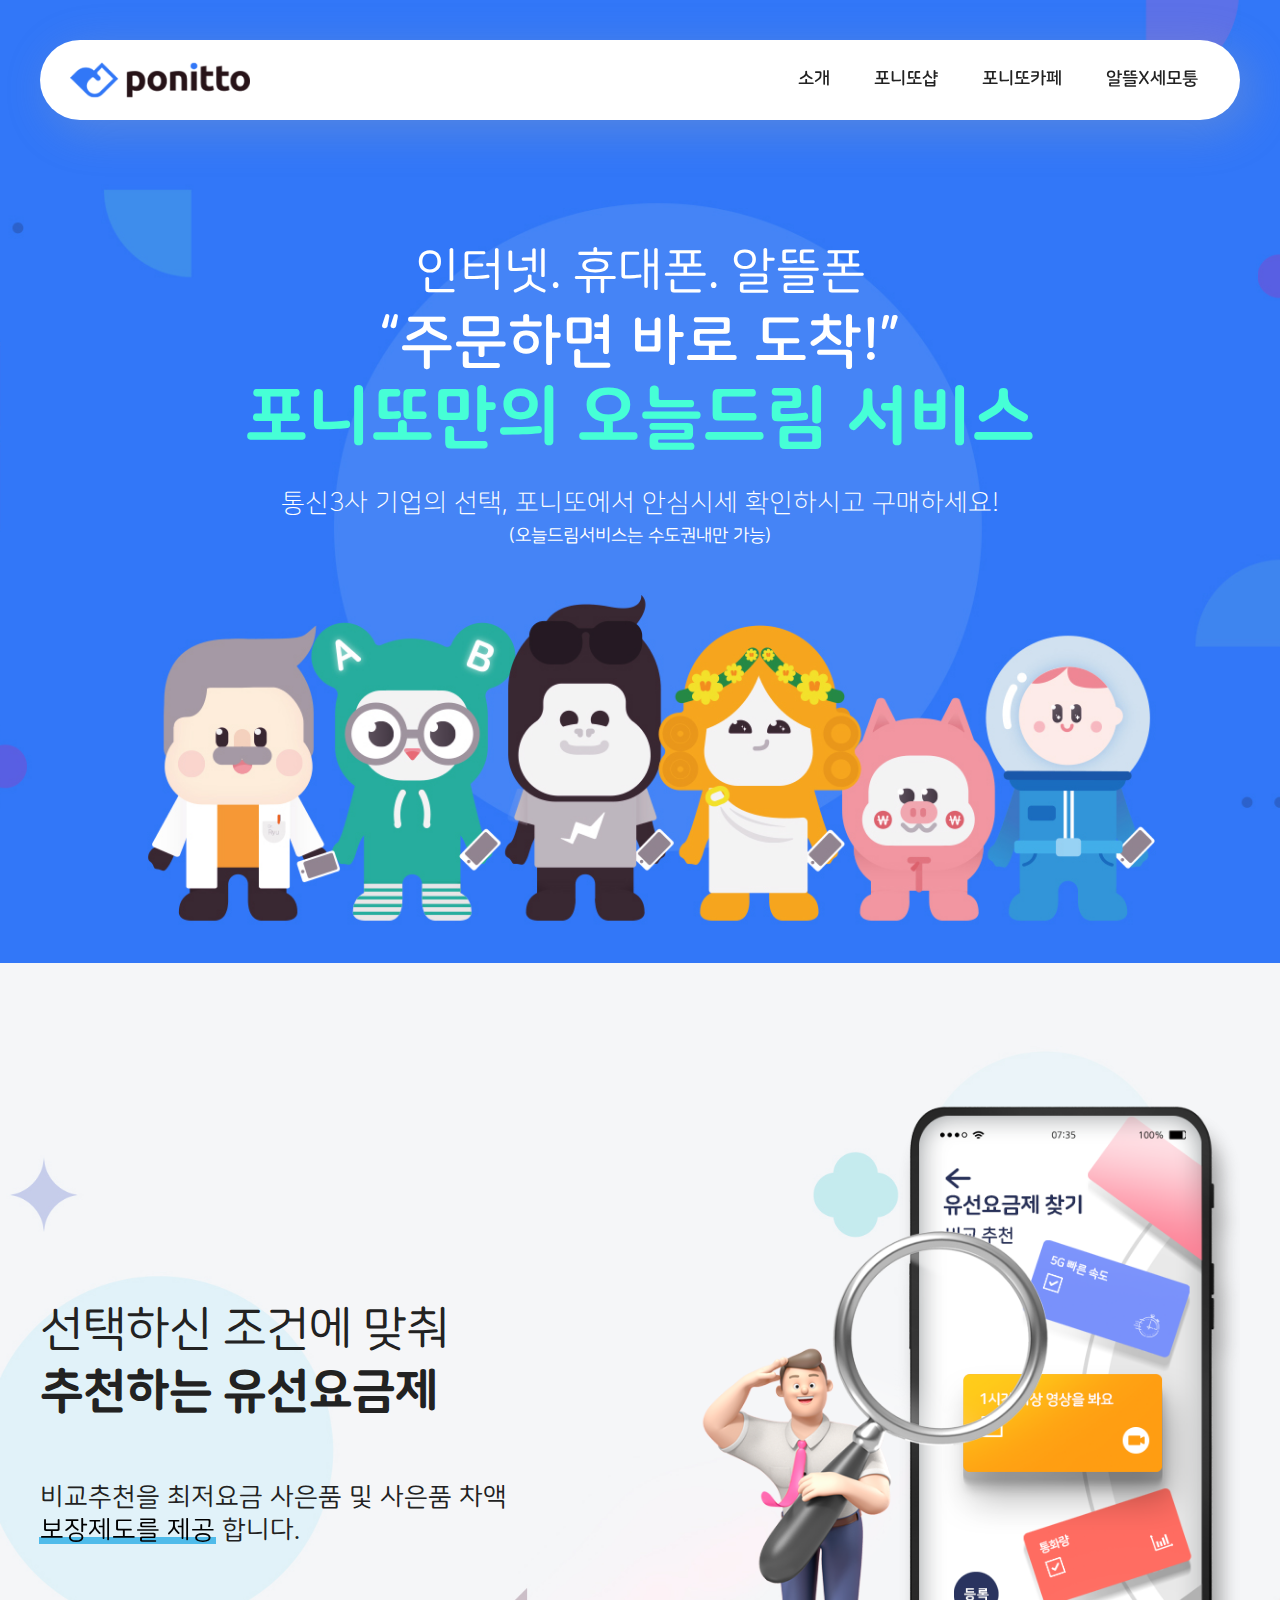
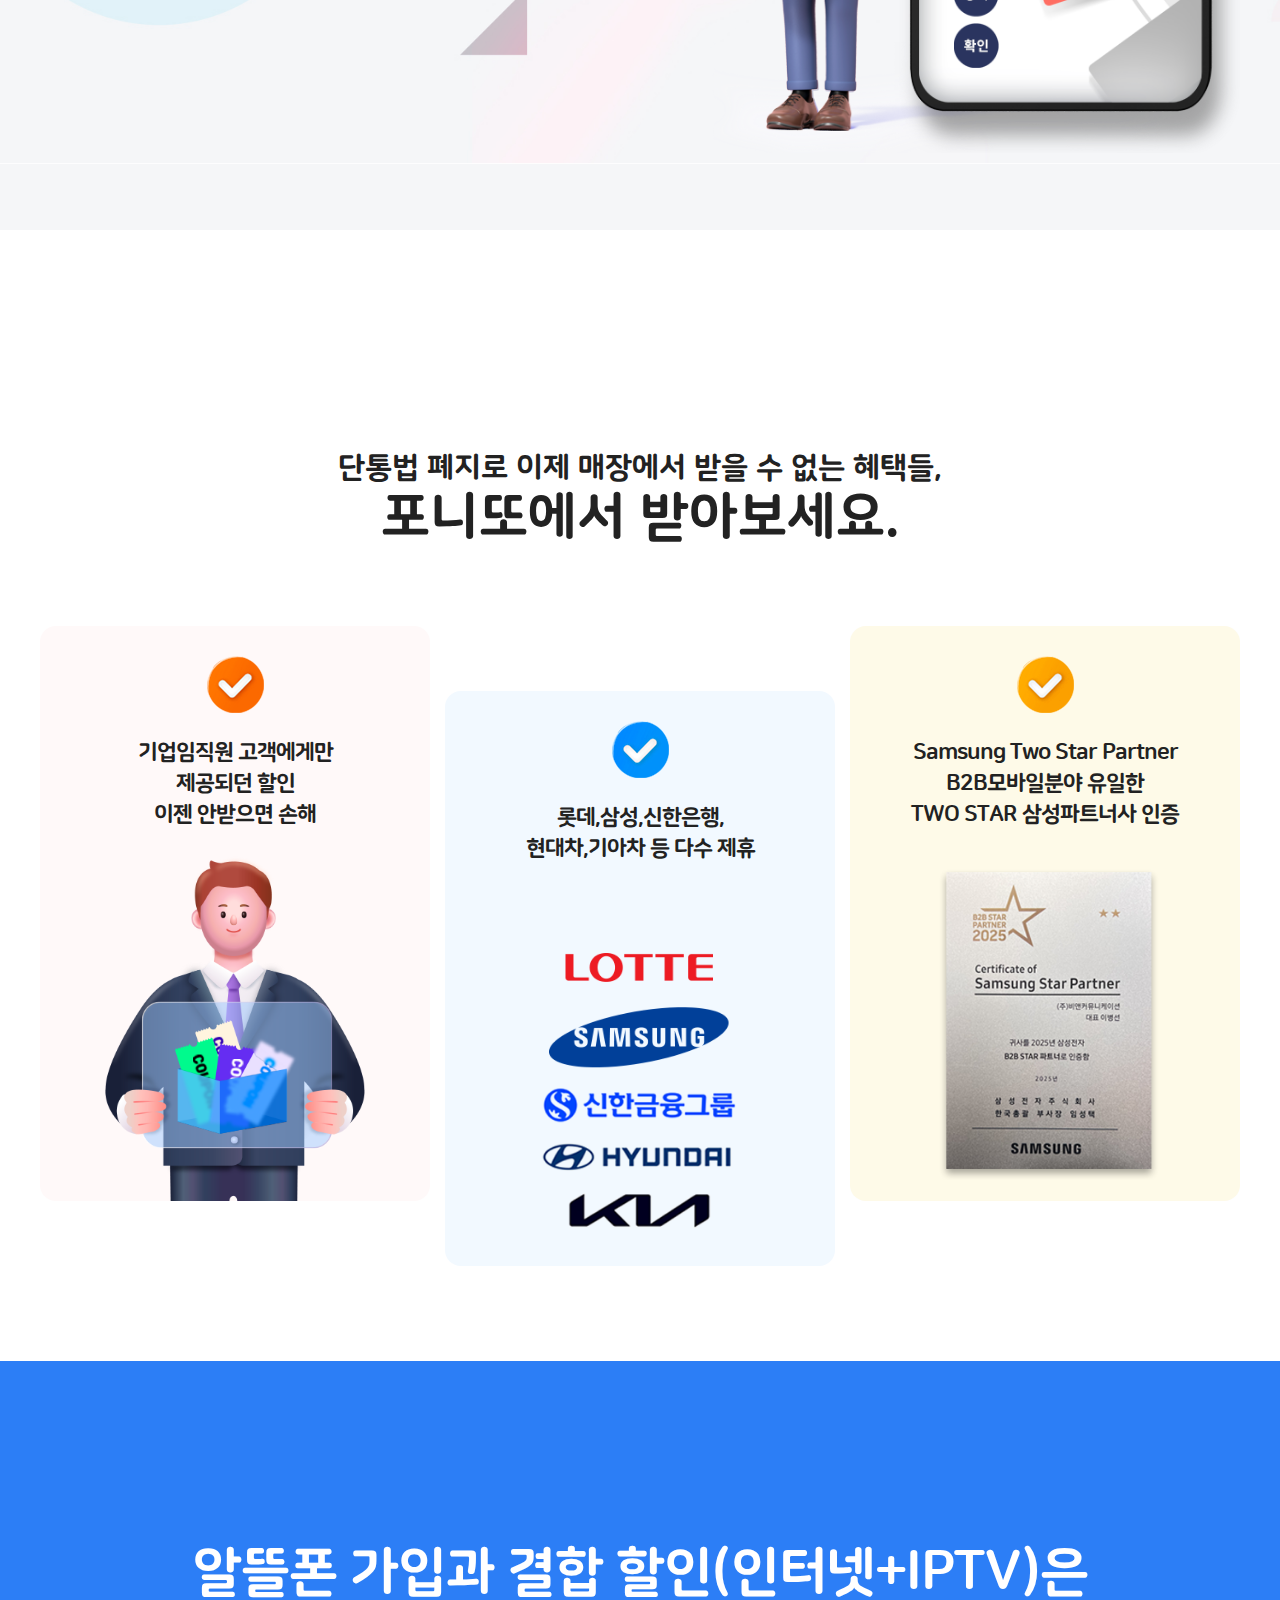
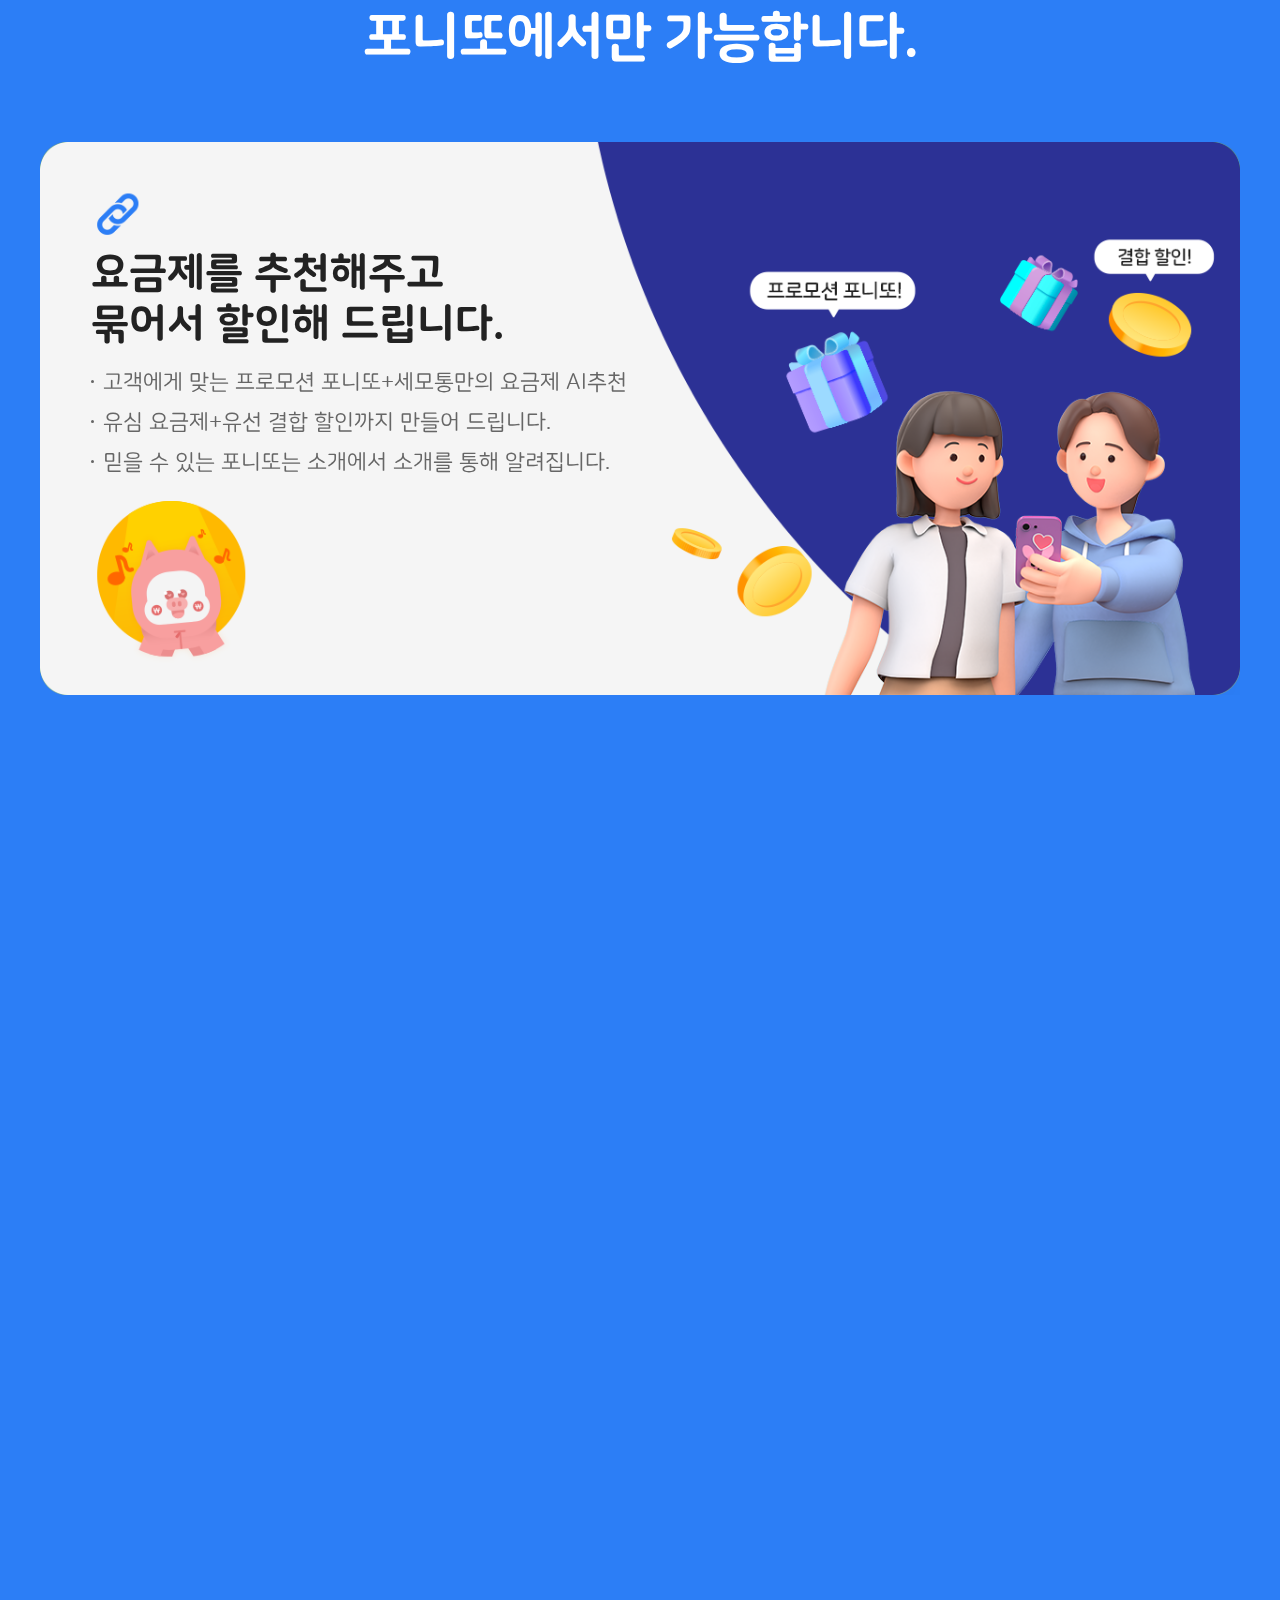
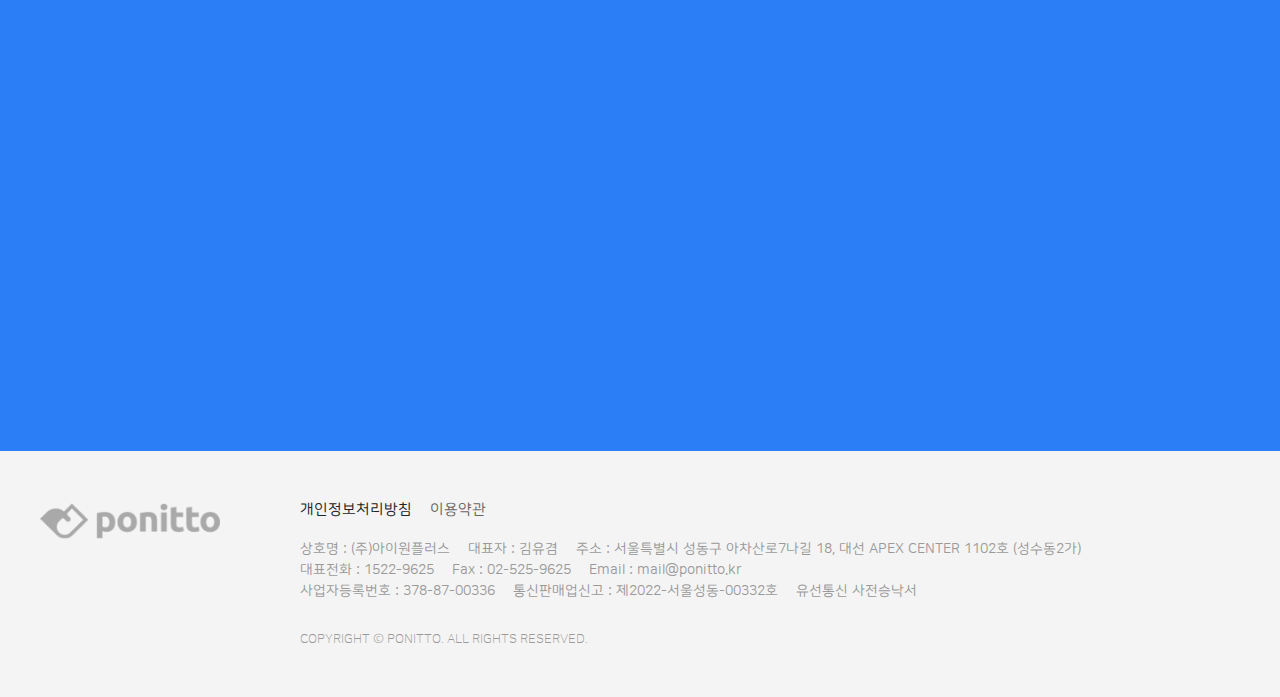
==== src/pages/main.html @ 578c16c9 "test" ====
<html lang="ko">
  <head>
    <meta charset="UTF-8" />
    <meta name="viewport" content="width=device-width, initial-scale=1.0, minimum-scale=1.0, maximum-scale=1.0, user-scalable=no viewport-fit=cover" />
    <title>포니또</title>
    <link href="../static/css/ui.css" rel="stylesheet" />
  </head>
  <body>
    <div id="wrap">
      <!-- Start: header -->
      <header id="header">
        <!-- header logo -->
        <h1 class="header__logo">
          <a href="/">
            <span class="sr-only">ponitto</span>
          </a>
        </h1>
        <!-- // header logo -->

        <button type="button" class="btn__menu-control" onClick="javascript: clickMenuControl(event)">
          <span class="sr-only">메뉴열기</span>
          <i class="bar"></i>
        </button>
        <!-- header nav -->
        <nav id="nav">
          <ul class="gnb">
            <li><a href="javascript:void(0);">소개</a></li>
            <li><a href="javascript:void(0);">포니또샵</a></li>
            <li><a href="javascript:void(0);">포니또카페</a></li>
            <li><a href="javascript:void(0);">알뜰X세모퉁</a></li>
          </ul>
        </nav>
        <!-- // header nav -->
      </header>
      <!-- // End: header -->

      <!-- Start: Container -->
      <main id="container">
        <!-- visual -->
        <section class="section__main section__main--visual">
          <div class="inner">
            <div class="msg-area">
              <p class="m-text">
                인터넷. 휴대폰. 알뜰폰 <em>“주문하면 바로 도착!”</em> <strong>포니또만의 <br class="sm-block" />오늘드림 서비스</strong>
              </p>
              <p class="s-text">통신3사 기업의 선택, 포니또에서 <br class="sm-block" />안심시세 확인하시고 구매하세요!<small>(오늘드림서비스는 수도권내만 가능)</small></p>
            </div>
          </div>
        </section>
        <!-- // visual -->

        <section class="section__main section__main--service">
          <div class="inner">
            <div class="con-box">
              <h2 class="title">
                선택하신 조건에 맞춰
                <em>추천하는 유선요금제</em>
              </h2>
              <p class="text">
                비교추천을 최저요금 사은품 및 사은품 차액 <br />
                <mark><span>보장제도를 제공</span></mark>
                합니다.
              </p>
            </div>
            <div class="img-box">
              <img src="../static/images/img_main_service.png" alt="" />
            </div>
          </div>
        </section>

        <!-- benefit -->
        <section class="section__main section__main--benefit">
          <div class="inner">
            <h2 class="title">
              <small>단통법 폐지로 이제 매장에서 받을 수 없는 혜택들,</small>
              <em>포니또에서 받아보세요.</em>
            </h2>
            <ul class="card-body">
              <li class="card">
                <span class="text">기업임직원 고객에게만 <br />제공되던 할인 <br />이젠 안받으면 손해</span>
              </li>
              <li class="card">
                <span class="text">롯데,삼성,신한은행, <br />현대차,기아차 등 <br class="sm-block" />다수 제휴</span>
              </li>
              <li class="card">
                <span class="text">Samsung Two Star Partner <br />B2B모바일분야 유일한 <br />TWO STAR 삼성파트너사 인증</span>
              </li>
            </ul>
          </div>
        </section>
        <!-- // benefit -->

        <!-- benefit -->
        <section class="section__main section__main--recommand">
          <div class="inner">
            <h2 class="title">
              알뜰폰 가입과<br class="md-block" />
              결합 할인(인터넷+IPTV)은<br />
              포니또에서만 가능합니다.
            </h2>
            <ul class="sticky-card">
              <li class="card">
                <div class="card-body">
                  <strong class="tit">요금제를 추천해주고 <br />묶어서 할인해 드립니다. </strong>
                  <ul>
                    <li>고객에게 맞는 프로모션 포니또+세모통만의 요금제 AI추천</li>
                    <li>유심 요금제+유선 결합 할인까지 만들어 드립니다.</li>
                    <li>믿을 수 있는 포니또는 소개에서 소개를 통해 알려집니다.</li>
                  </ul>
                </div>
              </li>
              <li class="card">
                <div class="card-body">
                  <strong class="tit white">알뜰폰 유심과 핸드폰 그리고 <br />인터넷+TV도 오늘드림서비스로</strong>
                  <ul>
                    <li class="leading-5 white">인터넷+IPTV 최대 <em class="black">현금페이백 보장</em> 서비스</li>
                    <li class="leading-5 white">결합할인으로 <em class="black">요금까지 할인</em> 보장</li>
                  </ul>
                </div>
              </li>
              <li class="card">
                <div class="card-body">
                  <strong class="tit white">온라인 성지 이젠 찾지마세요!</strong>
                  <p class="white">단통법 폐지로 할인제공이 <span class="underline">불법이 아니고</span> <br />비싼요금제 강요받지 마시고 <br /><strong class="height">1:1 상담</strong> 받고 구매하세요!</p>
                </div>
              </li>
            </ul>
          </div>
        </section>
        <!-- // benefit -->

        <!-- button to top -->
        <button type="button" class="btn__top" onClick="javascript: clickGoToTop()">
          <span class="sr-only">맨 위로 이동</span>
        </button>
      </main>
      <!-- // End: Container -->

      <!-- Start: footer -->
      <footer id="footer">
        <div class="inner">
          <p class="footer__logo"><span class="sr-only">ponitto</span></p>
          <div class="footer__info">
            <div class="footer__util">
              <a href="javascript:void(0);">개인정보처리방침</a>
              <a href="javascript:void(0);">이용약관</a>
            </div>
            <div class="footer__addr">
              <p>
                <span>상호명 : (주)아이원플러스</span>
                <span>대표자 : 김유겸</span>
                <span>주소 : 서울특별시 성동구 아차산로7나길 18, 대선 APEX CENTER 1102호 (성수동2가)</span>
              </p>
              <p>
                <span>대표전화 : 1522-9625</span>
                <span>Fax : 02-525-9625</span>
                <span>Email : mail@ponitto.kr</span>
              </p>
              <p>
                <span>사업자등록번호 : 378-87-00336</span>
                <span>통신판매업신고 : 제2022-서울성동-00332호</span>
                <span>유선통신 사전승낙서</span>
              </p>
            </div>
            <p class="copyright">COPYRIGHT © PONITTO. ALL RIGHTS RESERVED.</p>
          </div>
        </div>
      </footer>
      <!-- End: footer -->
      <script src="../static/js/ui.js"></script>
    </div>
  </body>
</html>
---- src/static/css/ui.css ----
@charset "utf-8";
@import url("./reset.css");

/* font */
@font-face {
  font-family: "NanumSquareRound";
  src: local("NanumSquareRoundR"), url("../fonts/NanumSquareRoundR.woff") format("woff"), url("../fonts/NanumSquareRoundR.woff2") format("woff2");
  font-weight: 400;
  font-style: normal;
}
@font-face {
  font-family: "NanumSquareRound";
  src: local("NanumSquareRoundB"), url("../fonts/NanumSquareRoundB.woff") format("woff"), url("../fonts/NanumSquareRoundB.woff2") format("woff2");
  font-weight: 700;
  font-style: normal;
}
@font-face {
  font-family: "NanumSquareRound";
  src: local("NanumSquareRoundEB"), url("../fonts/NanumSquareRoundEB.woff") format("woff"), url("../fonts/NanumSquareRoundEB.woff2") format("woff2");
  font-weight: 900;
  font-style: normal;
}
@font-face {
  font-family: "NanumSquareRound";
  src: local("NanumSquareRoundL"), url("../fonts/NanumSquareRoundL.woff") format("woff"), url("../fonts/NanumSquareRoundL.woff2") format("woff2");
  font-weight: 200;
  font-style: normal;
}

/* common */
.sr-only {
  overflow: hidden;
  position: absolute;
  margin: -1px 0 0 -1px;
  width: 1px;
  height: 1px;
  clip: rect(0, 0, 0, 0) !important;
}

.white {
  color: #fff !important;
}
.black {
  color: #222 !important;
}
.md-block {
  display: none;
}
.sm-block {
  display: none;
}

@media (max-width: 991px) {
  .md-block {
    display: block;
  }
}
@media (max-width: 767px) {
  .sm-block {
    display: block;
  }
}

/* layout */
#wrap {
  display: flex;
  flex-direction: column;
  width: 100%;
  min-height: 100%;
}

.inner {
  width: 100%;
  max-width: 136rem;
  margin: 0 auto;
  padding: 0 4rem;
}

#header {
  position: fixed;
  top: 4rem;
  left: 7rem;
  right: 7rem;
  display: flex;
  justify-content: space-between;
  align-items: center;
  flex: none;
  /* width: 100%; */
  /* max-width: 188rem; */
  height: 8rem;
  padding: 0 4.2rem;
  border-radius: 4rem;
  background: #fff;
  box-shadow: 1rem 1rem 4.5rem rgba(170, 170, 170, 0.3);
  z-index: 10;
}
#header .header__logo a {
  display: block;
  width: 20.3rem;
  height: 4.1rem;
  background: url(../images/logo_h.png) no-repeat center center;
  background-size: 100%;
}
#header .btn__menu-control {
  display: none;
}

#footer {
  flex: none;
  padding: 7.5rem 0;
  background: #f4f4f4;
}
#footer .inner {
  display: flex;
  gap: 8rem;
}
#footer .footer__logo {
  width: 20.3rem;
  height: 4.1rem;
  background: url(../images/logo_f.png) no-repeat center center;
  background-size: 100%;
}
#footer .footer__util {
  display: flex;
  margin-bottom: 2rem;
  gap: 1.8rem;
  font-size: 1.5rem;
  color: #666;
  a:first-child {
    color: #222;
  }
}
#footer .footer__addr {
  display: flex;
  flex-direction: column;
  font-size: 1.4rem;
  color: #999;
}
#footer .footer__addr p {
  display: flex;
  gap: 1.8rem;
}
#footer .footer__addr span {
  display: inline-block;
  line-height: 1.5;
}
#footer .copyright {
  margin-top: 3rem;
  font-size: 1.3rem;
  color: #999;
  font-weight: 200;
}

#container {
  flex: 1 1 auto;
}

.gnb {
  display: flex;
  gap: 3rem;
}
.gnb a {
  display: block;
  padding: 0 1.5rem;
  font-size: 1.8rem;
  font-weight: 700;
  line-height: 1.4;
}

.btn__top {
  position: fixed;
  bottom: 10rem;
  right: 50%;
  width: 6rem;
  height: 6rem;
  margin-right: -60rem;
  border-radius: 100%;
  background: #a9a9a9 url(../images/icon_toTop.png) no-repeat center center/1.7rem;
  opacity: 0;
  visibility: hidden;
  transition: all 0.3s ease-in-out;
  z-index: 10;
}
.btn__top.is-show {
  opacity: 1;
  visibility: visible;
}

@media (max-width: 1299px) {
  /* layout */
  #header {
    left: 4rem;
    right: 4rem;
    padding: 0 3rem;
  }
  #header .header__logo a {
    width: 18rem;
  }

  #footer {
    padding: 5rem 0;
  }
  #footer .footer__logo {
    width: 18rem;
  }
  #footer .footer__addr p {
    gap: 0 1.8rem;
    flex-wrap: wrap;
  }

  .gnb {
    gap: 2rem;
  }
  .gnb a {
    padding: 0 1.2rem;
  }

  .btn__top {
    bottom: 8rem;
    right: 50%;
    margin-right: calc(-50% + 4rem);
  }
}

@media (max-width: 991px) {
  /* layout */
  .inner {
    padding: 0 3rem;
  }

  #header {
    top: 2.3rem;
    left: 3rem;
    right: 3rem;
    height: 7rem;
    padding: 0 3rem;
    box-shadow: 0.5rem 0.5rem 2.2rem rgba(170, 170, 170, 0.3);
  }
  #header .header__logo {
    position: relative;
    z-index: 2;
  }
  #header .header__logo a {
    width: 14.5rem;
    height: 4rem;
  }
  #header .btn__menu-control {
    display: block;
    position: relative;
    width: 3rem;
    height: 2.4rem;
    z-index: 2;
  }
  #header .btn__menu-control:before {
    content: "";
    position: absolute;
    left: 0;
    top: 0;
    width: 3rem;
    height: 3px;
    background: #000;
    transition: all 0.3s ease;
  }
  #header .btn__menu-control:after {
    content: "";
    position: absolute;
    left: 0;
    bottom: 0;
    width: 3rem;
    height: 3px;
    background: #000;
    transition: all 0.3s ease;
  }
  #header .btn__menu-control .bar {
    position: absolute;
    left: 0;
    top: calc(50% - (3px / 2));
    width: 3rem;
    height: 3px;
    background: #000;
    transition: all 0.3s ease;
  }
  #header .btn__menu-control.is-open:before {
    transform: rotate(45deg);
    transform-origin: top left;
    width: 3.2rem;
  }
  #header .btn__menu-control.is-open:after {
    transform: rotate(-45deg);
    transform-origin: left bottom;
    width: 3.2rem;
  }
  #header .btn__menu-control.is-open .bar {
    opacity: 0;
  }

  #footer {
    padding: 4rem 0;
  }
  #footer .inner {
    flex-direction: column;
    gap: 2.6rem;
  }
  #footer .footer__logo {
    width: 14.5rem;
    height: 4rem;
  }
  #footer .footer__util {
    margin-bottom: 1rem;
    gap: 2rem;
  }
  #footer .footer__addr {
    gap: 0;
  }
  #footer .footer__addr p {
    flex-direction: column;
    gap: 0;
  }
  #footer .copyright {
    margin-top: 1.5rem;
  }

  #nav {
    position: absolute;
    left: 0;
    right: 0;
    top: 0;
    padding-top: 7rem;
    background: #fff;
    border-radius: 4rem;
    overflow: hidden;
    transform: translateY(-2rem);
    opacity: 0;
    visibility: hidden;
    transition: transform 0.3s ease-in-out, opacity 0.3s ease-in-out, visibility 0.3s ease;
    z-index: 1;
  }
  #nav.is-open {
    opacity: 1;
    transform: translateY(0);
    visibility: visible;
  }
  .gnb {
    flex-direction: column;
    align-items: center;
    justify-content: center;
    padding: 2.4rem 2.4rem 4rem;
    gap: 1.5rem;
  }
  .gnb a {
    font-size: 3rem;
  }

  .btn__top {
    bottom: 5rem;
    right: 2rem;
    width: 5rem;
    height: 5rem;
    margin-right: 0;
    background-size: 1.5rem;
  }
}

@media (max-width: 767px) {
  /* layout */
  .inner {
    padding: 0 2rem;
  }

  #header {
    top: 1.8rem;
    left: 2rem;
    right: 2rem;
    height: 4.6rem;
    padding: 0 2rem;
    border-radius: 2.3rem;
  }
  #header .header__logo a {
    width: 9.8rem;
    height: 2rem;
  }

  #header .btn__menu-control {
    width: 2.4rem;
    height: 2rem;
  }
  #header .btn__menu-control:before {
    width: 2.4rem;
    height: 2px;
  }
  #header .btn__menu-control:after {
    width: 2.4rem;
    height: 2px;
  }
  #header .btn__menu-control .bar {
    top: calc(50% - 1px);
    width: 2.4rem;
    height: 2px;
  }
  #header .btn__menu-control.is-open:before {
    width: 2.6rem;
  }
  #header .btn__menu-control.is-open:after {
    width: 2.6rem;
  }

  #footer {
    padding: 2.6rem 0;
  }
  #footer .inner {
    gap: 1.8rem;
  }
  #footer .footer__logo {
    width: 9.8rem;
    height: 2rem;
  }
  #footer .footer__util {
    gap: 1.4rem;
    margin-bottom: 0.8rem;
    font-size: 1.2rem;
  }
  #footer .footer__addr {
    font-size: 1.2rem;
  }
  #footer .copyright {
    margin-top: 1rem;
    font-size: 1.1rem;
  }
  #nav {
    padding-top: 4.6rem;
    border-radius: 2.3rem;
  }
  .gnb {
    padding: 1.6rem 1.6rem 2.6rem;
    gap: 1rem;
  }
  .gnb a {
    font-size: 2rem;
  }
  .btn__top {
    width: 4.5rem;
    height: 4.5rem;
  }
}

/**********************************************
 main contents
**********************************************/

.section__main--visual {
  display: flex;
  flex-direction: column;
  align-items: center;
  padding: 24rem 0 42rem;
  background: #3177f7 url(../images/bg_main_visual.jpg) no-repeat center bottom;
}
.section__main--visual .msg-area {
  text-align: center;
}
.section__main--visual .m-text {
  margin-bottom: 2.5rem;
  text-align: center;
  color: #fff;
  font-size: 5rem;
  line-height: 1.48;
}
.section__main--visual .m-text em {
  display: block;
  font-size: 6rem;
  font-weight: 700;
}
.section__main--visual .m-text strong {
  display: block;
  font-size: 7rem;
  font-weight: 900;
  color: #46ffd6;
}
.section__main--visual .s-text {
  color: #fff;
  font-weight: 200;
  font-size: 2.6rem;
  line-height: 1.48;
}
.section__main--visual small {
  display: block;
  font-size: 1.8rem;
  line-height: 1.48;
}

@media (max-width: 1299px) {
  .section__main--visual {
    padding: 18.4% 0 32.3%;
    background-size: auto 100%;
  }
  .section__main--visual .m-text {
    margin-bottom: 1.9vw;
    font-size: 3.8vw;
  }
  .section__main--visual .m-text em {
    font-size: 4.6vw;
  }
  .section__main--visual .m-text strong {
    font-size: 5.38vw;
  }
  .section__main--visual .s-text {
    font-size: 2vw;
  }
  .section__main--visual small {
    display: block;
    font-size: 1.38vw;
  }
}
@media (max-width: 767px) {
  .section__main--visual {
    padding: 24vw 0 48vw;
    background-image: url(../images/bg_main_visual_m.jpg);
    background-size: 118.51%;
  }
  .section__main--visual .m-text {
    margin-bottom: 4.16vw;
    font-size: 6.481vw;
  }
  .section__main--visual .m-text em {
    font-size: 8.33vw;
  }
  .section__main--visual .m-text strong {
    font-size: 10.185vw;
  }
  .section__main--visual .s-text {
    font-size: 3.703vw;
  }
  .section__main--visual small {
    font-size: 2.778vw;
  }
}

.section__main--benefit {
  padding: 22rem 0 9.5rem;
  background: #fff;
}
.section__main--benefit .title {
  margin-bottom: 7.5rem;
  text-align: center;
  color: #222;
}
.section__main--benefit .title em {
  display: block;
  font-size: 5.4rem;
  font-weight: 900;
}
.section__main--benefit .title small {
  display: block;
  font-weight: 900;
  font-size: 3rem;
}
.section__main--benefit .card-body {
  display: flex;
  justify-content: center;
  gap: 2rem;
  height: 64rem;
}
.section__main--benefit .card {
  width: 34rem;
  height: 57.5rem;
  padding: 3rem 1rem;
  border-radius: 1.6rem;
}
.section__main--benefit .card .text {
  display: block;
  text-align: center;
  font-size: 2.4rem;
  font-weight: 900;
  color: #222;
  line-height: 1.4;
  letter-spacing: -1px;
}
.section__main--benefit .card .text:before {
  content: "";
  display: block;
  width: 5.7rem;
  height: 5.7rem;
  margin: 0 auto 2.5rem;
  background: no-repeat center center;
  background-size: cover;
}
.section__main--benefit .card:first-child {
  background: #fff9f9 url(../images/main_benefit_01.png) no-repeat center top 23rem / 26rem;
}
.section__main--benefit .card:nth-child(2) {
  align-self: flex-end;
  background: #f2f9ff url(../images/main_benefit_02.png) no-repeat center bottom 3.5rem / 21rem;
}
.section__main--benefit .card:nth-child(3) {
  background: #fefae8 url(../images/main_benefit_03.png) no-repeat center bottom 1.5rem / 30rem;
}
.section__main--benefit .card:first-child .text:before {
  background-image: url(../images/icon_check01.png);
}
.section__main--benefit .card:nth-child(2) .text:before {
  background-image: url(../images/icon_check02.png);
}
.section__main--benefit .card:nth-child(3) .text:before {
  background-image: url(../images/icon_check03.png);
}

@media (max-width: 1299px) {
  .section__main--benefit .card-body {
    gap: 1.5rem;
  }
  .section__main--benefit .card {
    flex: 1;
  }
  .section__main--benefit .card .text {
    font-size: 2.2rem;
  }
}
@media (max-width: 991px) {
  .section__main--benefit {
    padding: 9rem 0;
  }
  .section__main--benefit .title {
    margin-bottom: 6.5rem;
  }
  .section__main--benefit .title em {
    font-size: 4.5rem;
    line-height: 1.4;
  }
  .section__main--benefit .title small {
    font-size: 2rem;
    line-height: 1.4;
  }
  .section__main--benefit .card-body {
    flex-direction: column;
    gap: 2.5rem;
    height: auto;
  }
  .section__main--benefit .card {
    display: flex;
    width: 100%;
    height: auto;
    min-height: 24rem;
    padding: 2rem;
    border-radius: 1.2rem;
  }
  .section__main--benefit .card .text {
    display: flex;
    gap: 1.5rem;
    align-items: center;
    text-align: left;
    font-size: 2.4rem;
    line-height: 1.3;
  }
  .section__main--benefit .card .text:before {
    width: 3.2rem;
    height: 3.2rem;
    margin: 0;
  }
  .section__main--benefit .card:first-child {
    background-position: right 1rem top 1rem;
    background-size: 22rem;
  }
  .section__main--benefit .card:nth-child(2) {
    align-self: flex-start;
    background-position: right 4rem center;
    background-size: auto 20rem;
  }
  .section__main--benefit .card:nth-child(3) {
    background-position: right 0 top 1rem;
    background-size: auto 22rem;
  }
  .section__main--benefit .card:first-child .text:before {
    background-image: url(../images/icon_check01.png);
  }
  .section__main--benefit .card:nth-child(2) .text:before {
    background-image: url(../images/icon_check02.png);
  }
  .section__main--benefit .card:nth-child(3) .text:before {
    background-image: url(../images/icon_check03.png);
  }
}
@media (max-width: 767px) {
  .section__main--benefit {
    padding: 6rem 0;
  }
  .section__main--benefit .title {
    margin-bottom: 4.3rem;
  }
  .section__main--benefit .title em {
    font-size: 3.5rem;
    letter-spacing: -1px;
  }
  .section__main--benefit .title small {
    font-size: 1.7rem;
    letter-spacing: -1px;
  }
  .section__main--benefit .card-body {
    gap: 1.8rem;
  }
  .section__main--benefit .card {
    min-height: 22rem;
    padding: 1.2rem;
  }
  .section__main--benefit .card .text {
    word-break: keep-all;
    padding-right: 14rem;
    gap: 0.8rem;
    font-size: 2rem;
  }
  .section__main--benefit .card .text:before {
    flex: none;
    width: 2.3rem;
    height: 2.3rem;
  }
  .section__main--benefit .card:first-child {
    background-position: right 0.5rem top 0.5rem;
    background-size: 15rem;
  }
  .section__main--benefit .card:nth-child(2) {
    background-position: right 2rem center;
    background-size: auto 17rem;
  }
  .section__main--benefit .card:nth-child(3) {
    background-position: right 0 center;
    background-size: auto 18rem;
  }
  .section__main--benefit .card:first-child .text:before {
    background-image: url(../images/icon_check01.png);
  }
  .section__main--benefit .card:nth-child(2) .text:before {
    background-image: url(../images/icon_check02.png);
  }
  .section__main--benefit .card:nth-child(3) .text:before {
    background-image: url(../images/icon_check03.png);
  }
}

.section__main--recommand {
  padding: 21rem 0 14.6rem;
  background: #2c7ef6 url(../images/bg_main_recommand.png) no-repeat center top;
  background-attachment: fixed;
}
.section__main--recommand .title {
  margin-bottom: 9rem;
  font-size: 5.4rem;
  font-weight: 900;
  color: #fff;
  letter-spacing: -1px;
  text-align: center;
}
.section__main--recommand .sticky-card {
  display: flex;
  flex-direction: column;
  gap: 6rem;
}
.section__main--recommand .sticky-card .card {
  position: sticky;
  bottom: 9rem;
  width: 100%;
  padding-bottom: 46.17%;
  /* height: 59.1rem; */
  background-size: 100%;
  background-repeat: no-repeat;
  background-size: cover;
}
.section__main--recommand .sticky-card .card .card-body {
  position: absolute;
  left: 0;
  top: 0;
  width: 100%;
  height: 100%;
  padding-top: 12rem;
  padding-left: 6rem;
}
.section__main--recommand .sticky-card .card:first-child {
  background-image: url(../images/bg_main_recommand01.png);
  z-index: 3;
}
.section__main--recommand .sticky-card .card:nth-child(2) {
  background-image: url(../images/bg_main_recommand02.png);
  z-index: 2;
}
.section__main--recommand .sticky-card .card:nth-child(3) {
  background-image: url(../images/bg_main_recommand03.png);
  z-index: 1;
}
.section__main--recommand .sticky-card .tit {
  display: block;
  margin-bottom: 2rem;
  font-size: 4.2rem;
  font-weight: 900;
  color: #222;
}
.section__main--recommand .sticky-card .card li {
  position: relative;
  padding-left: 1.2rem;
  font-size: 2.2rem;
  line-height: 4rem;
  color: #666;
}
.section__main--recommand .sticky-card .card li:before {
  content: "";
  position: absolute;
  left: 0;
  top: 1.8rem;
  width: 0.4rem;
  height: 0.4rem;
  border-radius: 100%;
  background: #666;
}
.section__main--recommand .sticky-card .card li.leading-5 {
  line-height: 5rem;
}
.section__main--recommand .sticky-card .card li.leading-5:before {
  top: 2.3rem;
}
.section__main--recommand .sticky-card .card li em {
  font-size: 2.6rem;
  font-weight: 700;
}
.section__main--recommand .sticky-card .card p {
  font-size: 2.8rem;
  line-height: 4rem;
}
.section__main--recommand .sticky-card .underline {
  display: inline-block;
  text-decoration: underline;
  text-underline-offset: 0.6rem;
}
.section__main--recommand .sticky-card .height {
  display: inline-block;
  padding: 0.4rem 0.7rem;
  border-radius: 0.5rem;
  background: #2c7ef6;
}

@media (max-width: 1299px) {
  .section__main--recommand {
    padding: 18rem 0 12rem;
    background-size: 160%;
  }
  .section__main--recommand .title {
    margin-bottom: 7rem;
  }
  .section__main--recommand .sticky-card {
    gap: 5vw;
  }
  .section__main--recommand .sticky-card .card {
    bottom: 7rem;
    width: 100%;
  }
  .section__main--recommand .sticky-card .card .card-body {
    padding-top: 8.5vw;
    padding-left: 4vw;
  }
  .section__main--recommand .sticky-card .tit {
    margin-bottom: 1vw;
    font-size: 3.2815vw;
  }
  .section__main--recommand .sticky-card .card li {
    padding-left: 1.2rem;
    font-size: 1.72vw;
    line-height: 3.125vw;
  }
  .section__main--recommand .sticky-card .card li:before {
    top: calc(1.46vw - 0.2rem);
    width: 0.3rem;
    height: 0.3rem;
  }
  .section__main--recommand .sticky-card .card li.leading-5 {
    line-height: 3.8rem;
  }
  .section__main--recommand .sticky-card .card li.leading-5:before {
    top: calc(1.9rem - 0.2rem);
  }
  .section__main--recommand .sticky-card .card li em {
    font-size: 2.03rem;
  }
  .section__main--recommand .sticky-card .card p {
    font-size: 2.1875vw;
    line-height: 3.125vw;
  }
}
@media (max-width: 991px) {
  .section__main--recommand {
    padding: 8.8rem 0 9rem;
    background-size: 120%;
  }
  .section__main--recommand .title {
    margin-bottom: 9rem;
    font-size: 4.5rem;
  }
  .section__main--recommand .sticky-card {
    gap: 3rem;
  }
  .section__main--recommand .sticky-card .card {
    bottom: 5rem;
    padding-bottom: 70%;
    border-radius: 1.5rem;
    overflow: hidden;
  }
  .section__main--recommand .sticky-card .card .card-body {
    padding-top: 3.2rem;
    padding-left: 4.5rem;
  }
  .section__main--recommand .sticky-card .card:first-child {
    background: #fff url(../images/bg_main_recommand01_m.jpg) no-repeat center bottom / 100%;
  }
  .section__main--recommand .sticky-card .card:nth-child(2) {
    background: #57ff64 url(../images/bg_main_recommand02_m.jpg) no-repeat center bottom / 100%;
  }
  .section__main--recommand .sticky-card .card:nth-child(3) {
    background: #4e56f5 url(../images/bg_main_recommand03_m.jpg) no-repeat center bottom / 100%;
  }
  .section__main--recommand .sticky-card .tit {
    margin-bottom: 1.5rem;
    font-size: 2.4rem;
  }
  .section__main--recommand .sticky-card .tit:before {
    content: "";
    display: block;
    margin: 0 0 1rem;
    width: 3.5rem;
    height: 3.5rem;
    background: no-repeat center top/100%;
  }
  .section__main--recommand .sticky-card .card:first-child .tit:before,
  .section__main--recommand .sticky-card .card:nth-child(3) .tit:before {
    background-image: url(../images/icon_main_recommand_ttitle_b.png);
  }
  .section__main--recommand .sticky-card .card:nth-child(2) .tit:before {
    background-image: url(../images/icon_main_recommand_title_g.png);
  }

  .section__main--recommand .sticky-card .card li {
    padding-left: 1rem;
    font-size: 1.7rem;
    line-height: 1.6;
  }
  .section__main--recommand .sticky-card .card li:before {
    top: 1.3rem;
    width: 2px;
    height: 2px;
  }
  .section__main--recommand .sticky-card .card li.leading-5 {
    line-height: 1.6;
  }
  .section__main--recommand .sticky-card .card li.leading-5:before {
    top: 1.3rem;
  }
  .section__main--recommand .sticky-card .card li em {
    font-size: 2rem;
  }
  .section__main--recommand .sticky-card .card p {
    font-size: 1.7rem;
    line-height: 1.6;
  }
  .section__main--recommand .sticky-card .underline {
    display: inline-block;
    text-decoration: underline;
    text-underline-offset: 0.6rem;
  }
  .section__main--recommand .sticky-card .height {
    display: inline-block;
    padding: 0.4rem 0.7rem;
    border-radius: 0.5rem;
    background: #2c7ef6;
  }
}
@media (max-width: 767px) {
  .section__main--recommand {
    padding: 16vw 0;
    background-size: 160%;
    background-repeat: repeat-y;
  }
  .section__main--recommand .title {
    margin-bottom: 11vw;
    font-size: 8.3vw;
  }
  .section__main--recommand .sticky-card {
    gap: 4.5vw;
  }
  .section__main--recommand .sticky-card .card {
    padding-bottom: 91.6%;
  }
  .section__main--recommand .sticky-card .card .card-body {
    padding-top: 5.9vw;
    padding-left: 8.3vw;
  }
  .section__main--recommand .sticky-card .tit {
    margin-bottom: 2vw;
    font-size: 4.4vw;
  }
  .section__main--recommand .sticky-card .tit:before {
    margin: 0 0 1.8vw;
    width: 6.4vw;
    height: 6.4vw;
  }
  .section__main--recommand .sticky-card .card li {
    font-size: 3.14vw;
  }
  .section__main--recommand .sticky-card .card li:before {
    top: calc(2.2vw - 1px);
  }
  .section__main--recommand .sticky-card .card li.leading-5:before {
    top: calc(2.2vw - 1px);
  }
  .section__main--recommand .sticky-card .card li em {
    font-size: 3.7vw;
  }
  .section__main--recommand .sticky-card .card p {
    font-size: 3.14vw;
  }
}

.section__main--service {
  padding: 20rem 0 6rem;
  background-image: url(../images/bg_main_service.jpg), url(../images/bg_main_service_h.jpg);
  background-repeat: no-repeat, repeat-x;
  background-position: center top, left top;
}
.section__main--service .inner {
  display: flex;
  justify-content: space-between;
}
.section__main--service .img-box {
  flex: none;
}
.section__main--service .con-box {
  align-self: center;
}
.section__main--service .con-box .title {
  margin-bottom: 8rem;
  font-size: 5.4rem;
  line-height: 1.4;
  letter-spacing: -1px;
}
.section__main--service .con-box .title em {
  display: block;
  font-weight: 900;
}
.section__main--service .con-box .text {
  font-size: 3rem;
  line-height: 1.3;
}
.section__main--service .con-box .text mark {
  display: inline-block;
  position: relative;
  background: none;
}
.section__main--service .con-box .text mark span {
  position: relative;
  z-index: 2;
}
.section__main--service .con-box .text mark:before {
  content: "";
  position: absolute;
  bottom: 0.3rem;
  left: -0.1rem;
  right: -0.1rem;
  height: 0.7rem;
  background: #4fbbea;
}

@media (max-width: 1299px) {
  .section__main--service {
    padding: 10% 0 6%;
    background-size: 120%, auto 100%;
  }
  .section__main--service .img-box {
    width: 46%;
  }
  .section__main--service .img-box img {
    width: 100%;
  }
  .section__main--service .con-box .title {
    margin-bottom: 6rem;
    font-size: 4.8rem;
  }
  .section__main--service .con-box .text {
    font-size: 2.6rem;
  }
  .section__main--service .con-box .text mark {
    display: inline-block;
    position: relative;
    background: none;
  }
  .section__main--service .con-box .text mark span {
    position: relative;
    z-index: 2;
  }
  .section__main--service .con-box .text mark:before {
    content: "";
    position: absolute;
    bottom: 0.3rem;
    left: -0.1rem;
    right: -0.1rem;
    height: 0.7rem;
    background: #4fbbea;
  }
}
@media (max-width: 991px) {
  .section__main--service {
    padding: 10.5rem 0 5.5rem;
    background-image: url(../images/bg_main_service_m.jpg), url(../images/bg_main_service_h.jpg);
    background-repeat: no-repeat, repeat-x;
    background-position: center top, left top;
    background-size: 676px, auto 100%;
  }
  .section__main--service .inner {
    flex-direction: column;
    max-width: 76rem;
    gap: 5rem;
    margin: 0 auto;
  }
  .section__main--service .con-box {
    align-self: flex-start;
  }
  .section__main--service .con-box .title {
    margin-bottom: 2rem;
    font-size: 4.5rem;
    line-height: 1.3;
  }
  .section__main--service .con-box .text {
    font-size: 2rem;
  }
  .section__main--service .con-box .text mark:before {
    bottom: 0.2rem;
    height: 0.4rem;
  }
  .section__main--service .img-box {
    width: 90%;
    max-width: 82rem;
    margin: 0 auto;
  }
}
@media (max-width: 767px) {
  .section__main--service {
    padding: 7rem 0 3.6rem;
    background-size: 120%, auto 100%;
  }
  .section__main--service .inner {
    gap: 3rem;
  }
  .section__main--service .con-box .title {
    margin-bottom: 1.3rem;
    font-size: 3rem;
  }
  .section__main--service .con-box .text {
    font-size: 1.5rem;
  }
}
/* 
@media (max-width: 1299px) {
  
.section__main--service {
  padding: 20rem 0 6rem;
  background-image: url(../images/bg_main_service.jpg), url(../images/bg_main_service_h.jpg);
  background-repeat: no-repeat, repeat-x;
  background-position: center top, left top;
}
.section__main--service .inner {
  display: flex;
  justify-content: space-between;
}
.section__main--service .img-box {
  flex: none;
}
.section__main--service .con-box {
  align-self: center;
}
.section__main--service .con-box .title {
  margin-bottom: 8rem;
  font-size: 5.4rem;
  line-height: 1.4;
  letter-spacing: -1px;
}
.section__main--service .con-box .title em {
  display: block;
  font-weight: 900;
}
.section__main--service .con-box .text {
  font-size: 3rem;
  line-height: 1.3;
}
.section__main--service .con-box .text mark {
  display: inline-block;
  position: relative;
  background: none;
}
.section__main--service .con-box .text mark span {
  position: relative;
  z-index: 2;
}
.section__main--service .con-box .text mark:before {
  content: "";
  position: absolute;
  bottom: 0.3rem;
  left: -0.1rem;
  right: -0.1rem;
  height: 0.7rem;
  background: #4fbbea;
}

} */
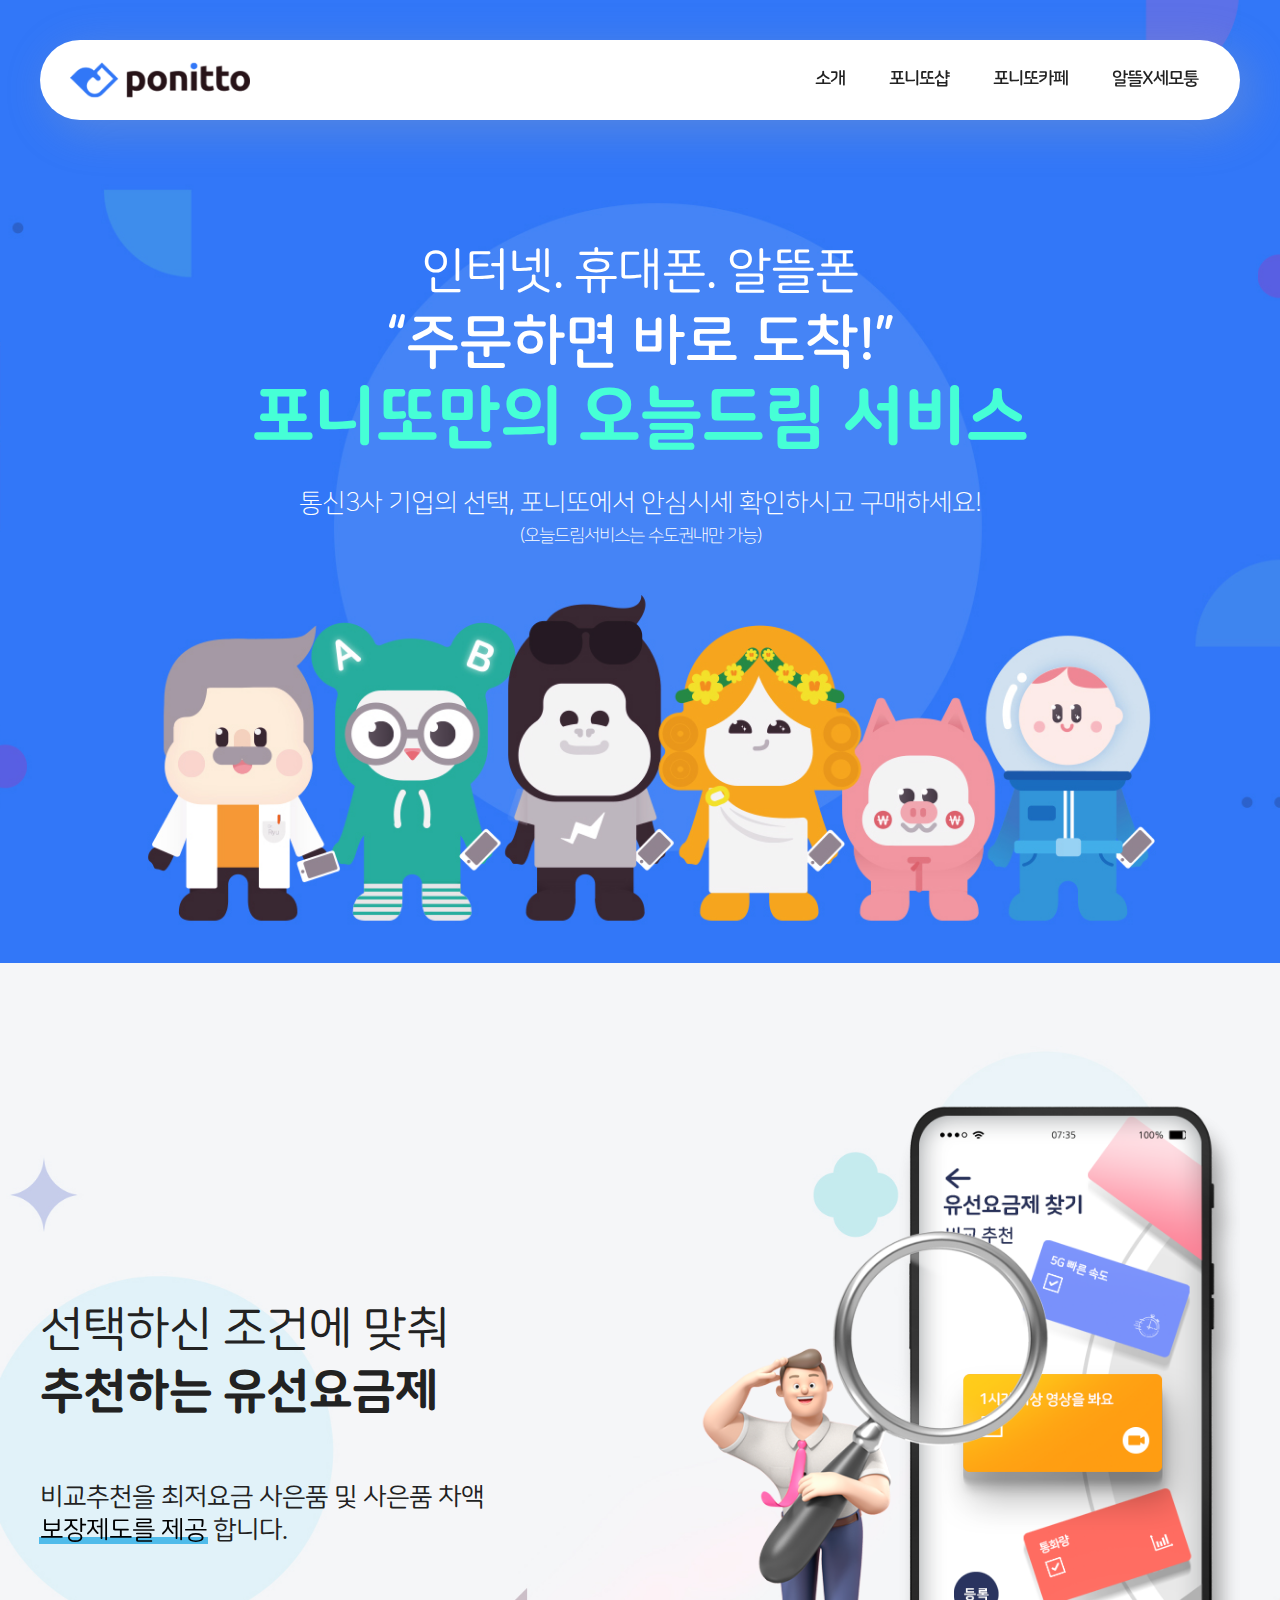
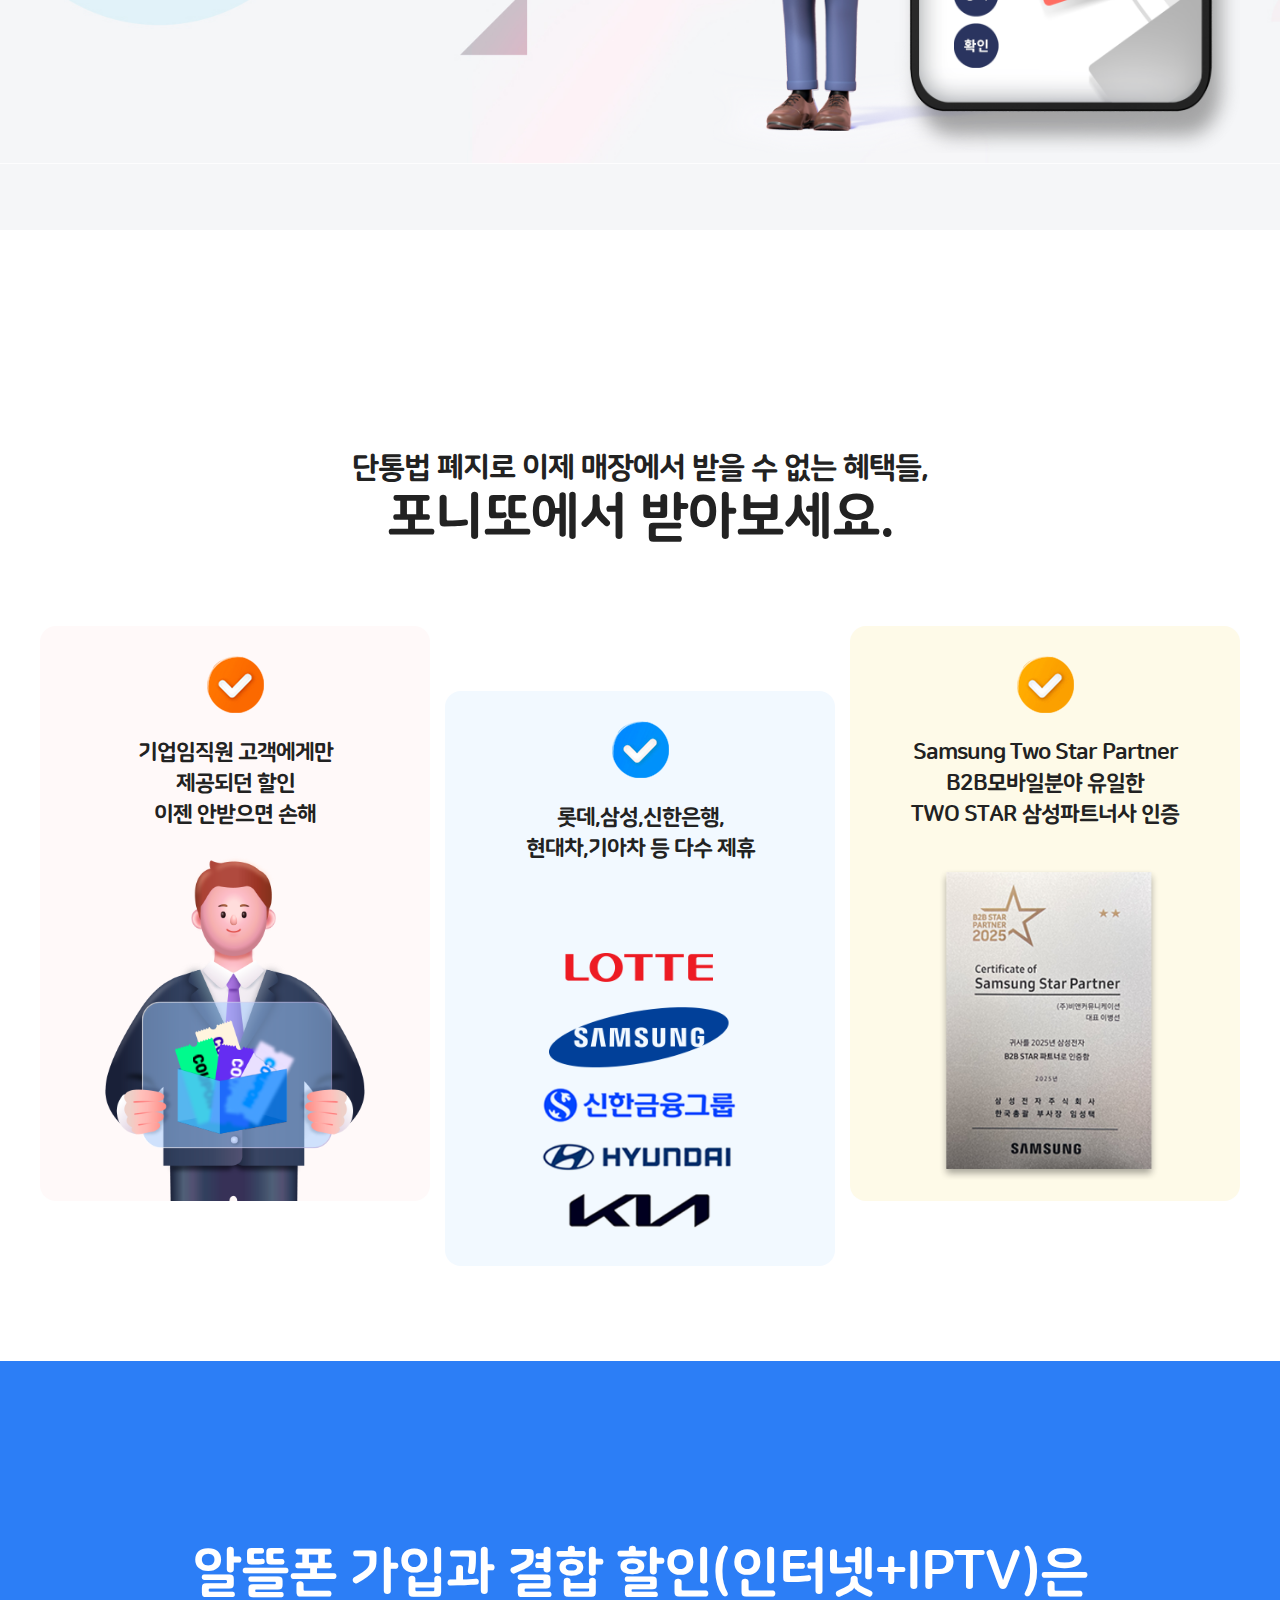
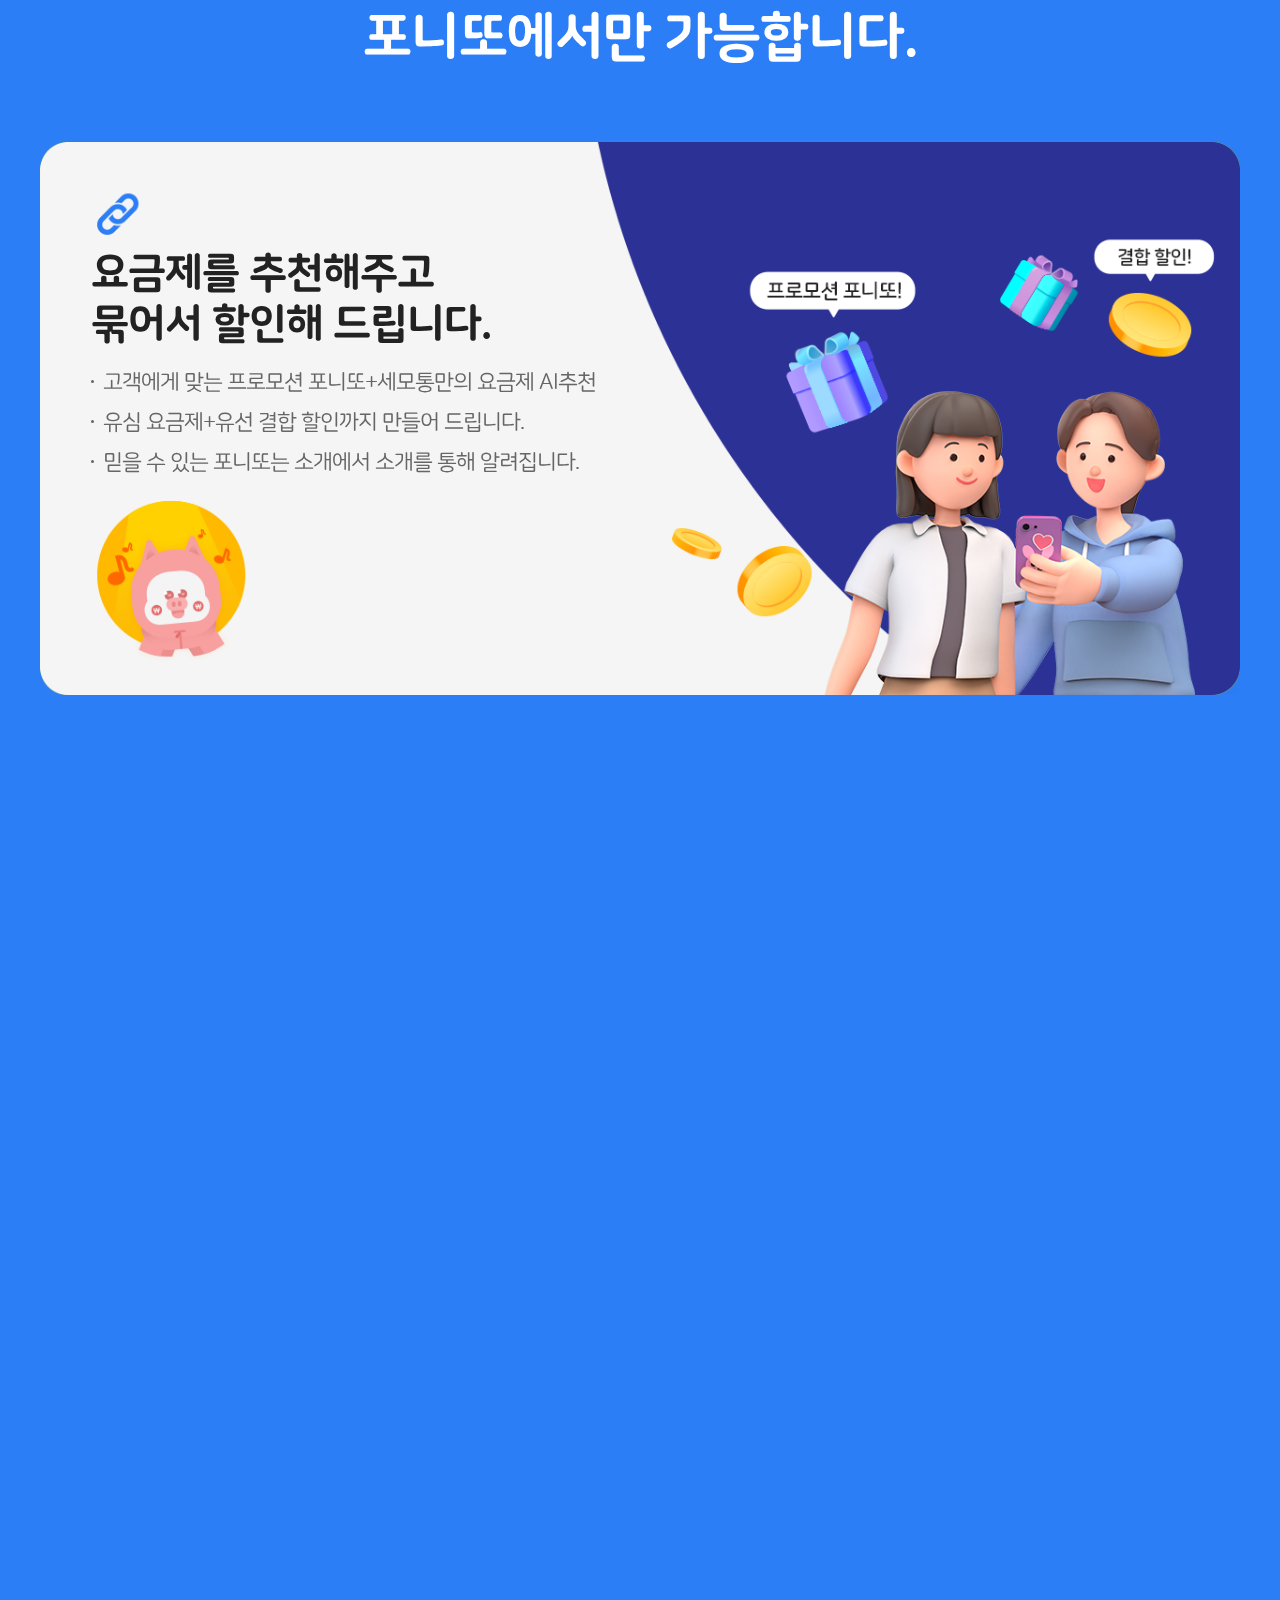
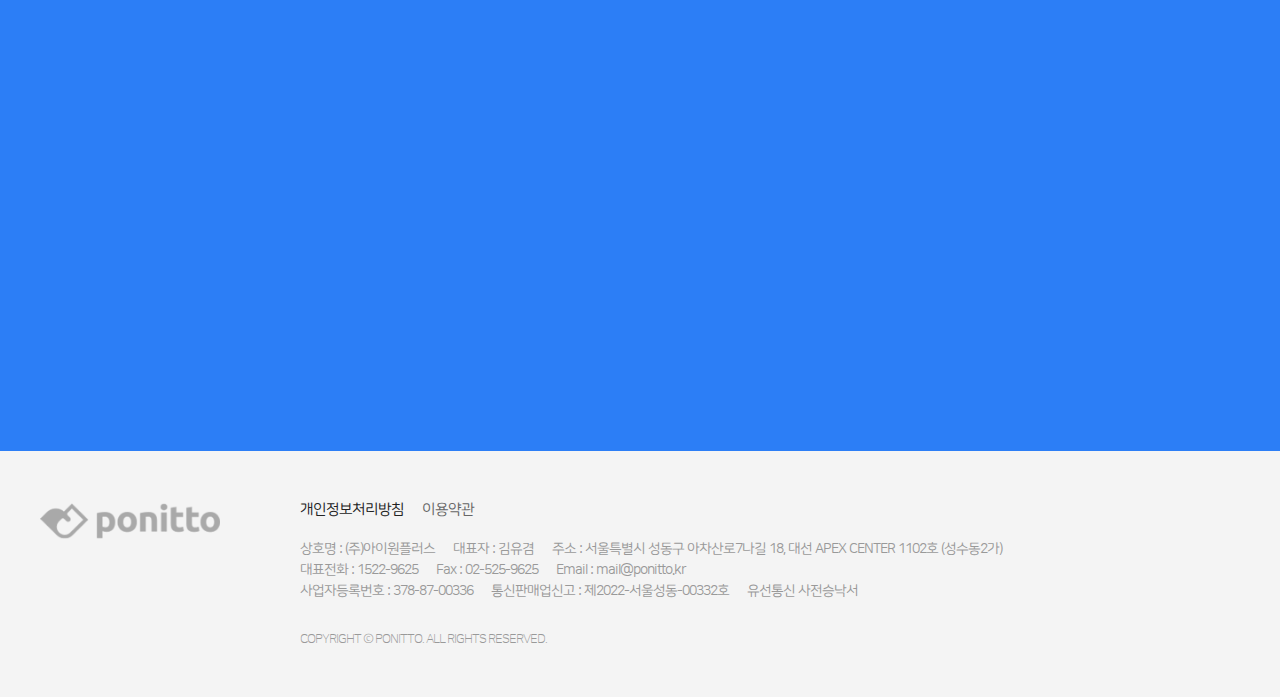
==== commit c87726ee: "test" ====
--- a/src/pages/main.html
+++ b/src/pages/main.html
@@ -11,7 +11,7 @@
       <header id="header">
         <!-- header logo -->
         <h1 class="header__logo">
-          <a href="/">
+          <a href="./main.html">
             <span class="sr-only">ponitto</span>
           </a>
         </h1>
@@ -24,7 +24,7 @@
         <!-- header nav -->
         <nav id="nav">
           <ul class="gnb">
-            <li><a href="javascript:void(0);">소개</a></li>
+            <li><a href="./about.html">소개</a></li>
             <li><a href="javascript:void(0);">포니또샵</a></li>
             <li><a href="javascript:void(0);">포니또카페</a></li>
             <li><a href="javascript:void(0);">알뜰X세모퉁</a></li>
--- a/src/static/css/ui.css
+++ b/src/static/css/ui.css
@@ -25,6 +25,17 @@
   src: local("NanumSquareRoundL"), url("../fonts/NanumSquareRoundL.woff") format("woff"), url("../fonts/NanumSquareRoundL.woff2") format("woff2");
   font-weight: 200;
   font-style: normal;
+}
+
+:root {
+  --primary: #2c7ef6;
+  --secondary: #00fcff;
+  --white: #fff;
+  --dark: #222;
+  --gray: #666;
+  --black: #000;
+  --full: 100%;
+  --half: 50%;
 }
 
 /* common */
@@ -38,10 +49,28 @@
 }
 
 .white {
-  color: #fff !important;
+  color: var(--white) !important;
 }
 .black {
-  color: #222 !important;
+  color: var(--black) !important;
+}
+.black {
+  color: var(--dark) !important;
+}
+.gray {
+  color: var(--gray) !important;
+}
+.primary {
+  color: var(--primary) !important;
+}
+.secondary {
+  color: var(--secondary) !important;
+}
+.f-bold {
+  font-weight: 700;
+}
+.f-bolder {
+  font-weight: 900;
 }
 .md-block {
   display: none;
@@ -58,6 +87,9 @@
 @media (max-width: 767px) {
   .sm-block {
     display: block;
+  }
+  .sm-hidden {
+    display: none;
   }
 }
 
@@ -65,12 +97,12 @@
 #wrap {
   display: flex;
   flex-direction: column;
-  width: 100%;
-  min-height: 100%;
+  width: var(--full);
+  min-height: var(--full);
 }
 
 .inner {
-  width: 100%;
+  width: var(--full);
   max-width: 136rem;
   margin: 0 auto;
   padding: 0 4rem;
@@ -85,12 +117,10 @@
   justify-content: space-between;
   align-items: center;
   flex: none;
-  /* width: 100%; */
-  /* max-width: 188rem; */
   height: 8rem;
   padding: 0 4.2rem;
   border-radius: 4rem;
-  background: #fff;
+  background: var(--white);
   box-shadow: 1rem 1rem 4.5rem rgba(170, 170, 170, 0.3);
   z-index: 10;
 }
@@ -99,7 +129,7 @@
   width: 20.3rem;
   height: 4.1rem;
   background: url(../images/logo_h.png) no-repeat center center;
-  background-size: 100%;
+  background-size: var(--full);
 }
 #header .btn__menu-control {
   display: none;
@@ -118,7 +148,7 @@
   width: 20.3rem;
   height: 4.1rem;
   background: url(../images/logo_f.png) no-repeat center center;
-  background-size: 100%;
+  background-size: var(--full);
 }
 #footer .footer__util {
   display: flex;
@@ -126,9 +156,9 @@
   gap: 1.8rem;
   font-size: 1.5rem;
   color: #666;
-  a:first-child {
-    color: #222;
-  }
+}
+#footer .footer__util a:first-child {
+  color: var(--dark);
 }
 #footer .footer__addr {
   display: flex;
@@ -174,7 +204,7 @@
   width: 6rem;
   height: 6rem;
   margin-right: -60rem;
-  border-radius: 100%;
+  border-radius: var(--full);
   background: #a9a9a9 url(../images/icon_toTop.png) no-repeat center center/1.7rem;
   opacity: 0;
   visibility: hidden;
@@ -258,7 +288,7 @@
     top: 0;
     width: 3rem;
     height: 3px;
-    background: #000;
+    background: var(--black);
     transition: all 0.3s ease;
   }
   #header .btn__menu-control:after {
@@ -268,7 +298,7 @@
     bottom: 0;
     width: 3rem;
     height: 3px;
-    background: #000;
+    background: var(--black);
     transition: all 0.3s ease;
   }
   #header .btn__menu-control .bar {
@@ -277,7 +307,7 @@
     top: calc(50% - (3px / 2));
     width: 3rem;
     height: 3px;
-    background: #000;
+    background: var(--black);
     transition: all 0.3s ease;
   }
   #header .btn__menu-control.is-open:before {
@@ -326,7 +356,7 @@
     right: 0;
     top: 0;
     padding-top: 7rem;
-    background: #fff;
+    background: var(--white);
     border-radius: 4rem;
     overflow: hidden;
     transform: translateY(-2rem);
@@ -444,7 +474,7 @@
 }
 
 /**********************************************
- main contents
+main contents
 **********************************************/
 
 .section__main--visual {
@@ -460,7 +490,7 @@
 .section__main--visual .m-text {
   margin-bottom: 2.5rem;
   text-align: center;
-  color: #fff;
+  color: var(--white);
   font-size: 5rem;
   line-height: 1.48;
 }
@@ -476,7 +506,7 @@
   color: #46ffd6;
 }
 .section__main--visual .s-text {
-  color: #fff;
+  color: var(--white);
   font-weight: 200;
   font-size: 2.6rem;
   line-height: 1.48;
@@ -490,7 +520,7 @@
 @media (max-width: 1299px) {
   .section__main--visual {
     padding: 18.4% 0 32.3%;
-    background-size: auto 100%;
+    background-size: auto var(--full);
   }
   .section__main--visual .m-text {
     margin-bottom: 1.9vw;
@@ -536,12 +566,12 @@
 
 .section__main--benefit {
   padding: 22rem 0 9.5rem;
-  background: #fff;
+  background: var(--white);
 }
 .section__main--benefit .title {
   margin-bottom: 7.5rem;
   text-align: center;
-  color: #222;
+  color: var(--dark);
 }
 .section__main--benefit .title em {
   display: block;
@@ -570,9 +600,8 @@
   text-align: center;
   font-size: 2.4rem;
   font-weight: 900;
-  color: #222;
+  color: var(--dark);
   line-height: 1.4;
-  letter-spacing: -1px;
 }
 .section__main--benefit .card .text:before {
   content: "";
@@ -636,7 +665,7 @@
   }
   .section__main--benefit .card {
     display: flex;
-    width: 100%;
+    width: var(--full);
     height: auto;
     min-height: 24rem;
     padding: 2rem;
@@ -687,11 +716,9 @@
   }
   .section__main--benefit .title em {
     font-size: 3.5rem;
-    letter-spacing: -1px;
   }
   .section__main--benefit .title small {
     font-size: 1.7rem;
-    letter-spacing: -1px;
   }
   .section__main--benefit .card-body {
     gap: 1.8rem;
@@ -736,15 +763,14 @@
 
 .section__main--recommand {
   padding: 21rem 0 14.6rem;
-  background: #2c7ef6 url(../images/bg_main_recommand.png) no-repeat center top;
+  background: var(--primary) url(../images/bg_main_recommand.png) no-repeat center top;
   background-attachment: fixed;
 }
 .section__main--recommand .title {
   margin-bottom: 9rem;
   font-size: 5.4rem;
   font-weight: 900;
-  color: #fff;
-  letter-spacing: -1px;
+  color: var(--white);
   text-align: center;
 }
 .section__main--recommand .sticky-card {
@@ -755,10 +781,10 @@
 .section__main--recommand .sticky-card .card {
   position: sticky;
   bottom: 9rem;
-  width: 100%;
+  width: var(--full);
   padding-bottom: 46.17%;
   /* height: 59.1rem; */
-  background-size: 100%;
+  background-size: var(--full);
   background-repeat: no-repeat;
   background-size: cover;
 }
@@ -766,8 +792,8 @@
   position: absolute;
   left: 0;
   top: 0;
-  width: 100%;
-  height: 100%;
+  width: var(--full);
+  height: var(--full);
   padding-top: 12rem;
   padding-left: 6rem;
 }
@@ -788,7 +814,7 @@
   margin-bottom: 2rem;
   font-size: 4.2rem;
   font-weight: 900;
-  color: #222;
+  color: var(--dark);
 }
 .section__main--recommand .sticky-card .card li {
   position: relative;
@@ -804,7 +830,7 @@
   top: 1.8rem;
   width: 0.4rem;
   height: 0.4rem;
-  border-radius: 100%;
+  border-radius: var(--full);
   background: #666;
 }
 .section__main--recommand .sticky-card .card li.leading-5 {
@@ -830,7 +856,7 @@
   display: inline-block;
   padding: 0.4rem 0.7rem;
   border-radius: 0.5rem;
-  background: #2c7ef6;
+  background: var(--primary);
 }
 
 @media (max-width: 1299px) {
@@ -846,7 +872,7 @@
   }
   .section__main--recommand .sticky-card .card {
     bottom: 7rem;
-    width: 100%;
+    width: var(--full);
   }
   .section__main--recommand .sticky-card .card .card-body {
     padding-top: 8.5vw;
@@ -903,13 +929,13 @@
     padding-left: 4.5rem;
   }
   .section__main--recommand .sticky-card .card:first-child {
-    background: #fff url(../images/bg_main_recommand01_m.jpg) no-repeat center bottom / 100%;
+    background: var(--white) url(../images/bg_main_recommand01_m.jpg) no-repeat center bottom / var(--full);
   }
   .section__main--recommand .sticky-card .card:nth-child(2) {
-    background: #57ff64 url(../images/bg_main_recommand02_m.jpg) no-repeat center bottom / 100%;
+    background: #57ff64 url(../images/bg_main_recommand02_m.jpg) no-repeat center bottom / var(--full);
   }
   .section__main--recommand .sticky-card .card:nth-child(3) {
-    background: #4e56f5 url(../images/bg_main_recommand03_m.jpg) no-repeat center bottom / 100%;
+    background: #4e56f5 url(../images/bg_main_recommand03_m.jpg) no-repeat center bottom / var(--full);
   }
   .section__main--recommand .sticky-card .tit {
     margin-bottom: 1.5rem;
@@ -921,7 +947,7 @@
     margin: 0 0 1rem;
     width: 3.5rem;
     height: 3.5rem;
-    background: no-repeat center top/100%;
+    background: no-repeat center top/var(--full);
   }
   .section__main--recommand .sticky-card .card:first-child .tit:before,
   .section__main--recommand .sticky-card .card:nth-child(3) .tit:before {
@@ -963,7 +989,7 @@
     display: inline-block;
     padding: 0.4rem 0.7rem;
     border-radius: 0.5rem;
-    background: #2c7ef6;
+    background: var(--primary);
   }
 }
 @media (max-width: 767px) {
@@ -1032,7 +1058,6 @@
   margin-bottom: 8rem;
   font-size: 5.4rem;
   line-height: 1.4;
-  letter-spacing: -1px;
 }
 .section__main--service .con-box .title em {
   display: block;
@@ -1064,13 +1089,13 @@
 @media (max-width: 1299px) {
   .section__main--service {
     padding: 10% 0 6%;
-    background-size: 120%, auto 100%;
+    background-size: 120%, auto var(--full);
   }
   .section__main--service .img-box {
     width: 46%;
   }
   .section__main--service .img-box img {
-    width: 100%;
+    width: var(--full);
   }
   .section__main--service .con-box .title {
     margin-bottom: 6rem;
@@ -1104,7 +1129,7 @@
     background-image: url(../images/bg_main_service_m.jpg), url(../images/bg_main_service_h.jpg);
     background-repeat: no-repeat, repeat-x;
     background-position: center top, left top;
-    background-size: 676px, auto 100%;
+    background-size: 676px, auto var(--full);
   }
   .section__main--service .inner {
     flex-direction: column;
@@ -1136,7 +1161,7 @@
 @media (max-width: 767px) {
   .section__main--service {
     padding: 7rem 0 3.6rem;
-    background-size: 120%, auto 100%;
+    background-size: 120%, auto var(--full);
   }
   .section__main--service .inner {
     gap: 3rem;
@@ -1149,56 +1174,1091 @@
     font-size: 1.5rem;
   }
 }
-/* 
+
+/**********************************************
+about contents
+**********************************************/
+
+.section__about--visual {
+  padding: 20rem 0 7rem;
+  background-color: #e6f5ff;
+  background-image: url(../images/bg_about_visual01.png), url(../images/bg_about_visual02.png);
+  background-position: left top, right top;
+  background-repeat: no-repeat;
+}
+.section__about--visual .msg-area {
+  text-align: center;
+  font-weight: 700;
+  font-size: 7rem;
+}
+.section__about--visual .msg-area strong {
+  display: inline-block;
+  font-size: 10rem;
+  font-weight: 900;
+  letter-spacing: -2px;
+}
+.section__about--visual .msg-area em {
+  display: inline-flex;
+  gap: 1.2rem;
+  align-items: center;
+  vertical-align: -3rem;
+}
+.section__about--visual .msg-area mark {
+  padding: 1rem 1.2rem 0;
+  line-height: 1;
+  font-size: 10rem;
+  font-weight: 900;
+  color: var(--white);
+  background: #00c6d8;
+  border-radius: 1.2rem;
+  letter-spacing: -2px;
+}
+.section__about--visual .msg-area em:before {
+  content: "";
+  display: block;
+  width: 9.6rem;
+  aspect-ratio: 1/1.523;
+  background: url(../images/img_ponitto.png) no-repeat center center / var(--full);
+}
 @media (max-width: 1299px) {
-  
-.section__main--service {
-  padding: 20rem 0 6rem;
-  background-image: url(../images/bg_main_service.jpg), url(../images/bg_main_service_h.jpg);
-  background-repeat: no-repeat, repeat-x;
-  background-position: center top, left top;
-}
-.section__main--service .inner {
+  .section__about--visual {
+    padding: 18rem 0 5rem;
+    background-size: auto var(--full);
+  }
+  .section__about--visual .msg-area {
+    font-size: 6rem;
+  }
+  .section__about--visual .msg-area strong {
+    font-size: 9rem;
+  }
+  .section__about--visual .msg-area mark {
+    padding: 0.6rem 0.8rem 0;
+    font-size: 9rem;
+  }
+  .section__about--visual .msg-area em:before {
+    width: 8rem;
+  }
+}
+@media (max-width: 991px) {
+  .section__about--visual {
+    padding: 16.5rem 0 8.5rem;
+    background-size: auto var(--full);
+  }
+  .section__about--visual .msg-area {
+    font-size: 5rem;
+  }
+  .section__about--visual .msg-area strong {
+    font-size: 6.5rem;
+  }
+  .section__about--visual .msg-area em {
+    gap: 0.8rem;
+  }
+  .section__about--visual .msg-area mark {
+    padding: 0.6rem 0.8rem 0;
+    font-size: 6.5rem;
+  }
+  .section__about--visual .msg-area em:before {
+    width: 7rem;
+  }
+}
+@media (max-width: 767px) {
+  .section__about--visual {
+    padding: 11rem 0 6.5rem;
+    background-image: url(../images/bg_about_visual_m.png);
+    background-size: cover;
+    background-position: center top;
+  }
+  .section__about--visual .msg-area {
+    font-size: 3.8rem;
+  }
+  .section__about--visual .msg-area strong {
+    font-size: 4.7rem;
+  }
+  .section__about--visual .msg-area mark {
+    font-size: 4.7rem;
+  }
+  .section__about--visual .msg-area em:before {
+    width: 5rem;
+  }
+}
+
+.section__about--info {
+  padding: 9.5rem 0 12rem;
+  text-align: center;
+  background: #f3f7f7;
+}
+.section__about--info .title {
+  margin-bottom: 6rem;
+  font-size: 6rem;
+  font-weight: 900;
+}
+.section__about--info .desc {
+  margin-bottom: 10rem;
+  font-size: 3.4rem;
+  font-weight: 700;
+  line-height: 1.3;
+}
+.section__about--info .cont:before {
+  content: "";
+  display: block;
+  width: 100%;
+  max-width: 128rem;
+  margin-bottom: 13rem;
+  padding-bottom: 27%;
+  background: url(../images/img_about_info.png) no-repeat center top / 100%;
+}
+.section__about--info .cont-tit {
+  display: block;
+  margin-bottom: 3rem;
+  font-size: 3.4rem;
+  font-weight: 700;
+}
+.section__about--info .cont-tit:not(:first-child):before {
+  content: "";
+  display: block;
+  width: 1px;
+  height: 6rem;
+  margin: 3rem auto;
+  background: var(--primary);
+}
+.section__about--info .cont-body {
+  margin: 0 auto;
+  word-break: keep-all;
+  overflow-wrap: break-word;
+  color: var(--gray);
+  font-size: 2rem;
+  line-height: 1.5;
+}
+
+@media (max-width: 1299px) {
+  .section__about--info .title {
+    margin-bottom: 5rem;
+  }
+  .section__about--info .desc {
+    margin-bottom: 8.5rem;
+  }
+  .section__about--info .cont:before {
+    margin-bottom: 12rem;
+  }
+  .section__about--info .cont-tit {
+    margin-bottom: 2.6rem;
+  }
+  .section__about--info .cont-tit:not(:first-child):before {
+    height: 5.5rem;
+    margin: 2.5rem auto;
+  }
+  .section__about--info .cont-body {
+    font-size: 2rem;
+  }
+}
+@media (max-width: 991px) {
+  .section__about--info {
+    padding: 8.5rem 0 11rem;
+  }
+  .section__about--info .title {
+    margin-bottom: 3.5rem;
+    font-size: 4.5rem;
+  }
+  .section__about--info .desc {
+    margin-bottom: 5rem;
+    font-size: 2.4rem;
+  }
+  .section__about--info .cont:before {
+    max-width: 60rem;
+    margin: 0 auto 4.5rem;
+    padding-bottom: 97%;
+    background-image: url(../images/img_about_info_m.png);
+  }
+  .section__about--info .cont-tit {
+    margin-bottom: 3rem;
+    font-size: 2rem;
+    font-weight: 700;
+    word-break: keep-all;
+  }
+  .section__about--info .cont-tit:not(:first-child):before {
+    height: 3rem;
+    margin: 1.5rem auto;
+  }
+  .section__about--info .cont-body {
+    font-size: 1.8rem;
+  }
+}
+@media (max-width: 767px) {
+  .section__about--info {
+    padding: 6rem 0 8.5rem;
+  }
+  .section__about--info .title {
+    margin-bottom: 2.5rem;
+    font-size: 3rem;
+  }
+  .section__about--info .desc {
+    margin-bottom: 3rem;
+    font-size: 2rem;
+  }
+  .section__about--info .cont:before {
+    margin-bottom: 3.5rem;
+  }
+  .section__about--info .cont-tit {
+    margin-bottom: 2rem;
+    font-size: 1.8rem;
+  }
+  .section__about--info .cont-tit:not(:first-child):before {
+    height: 2.5rem;
+    margin: 1.2rem auto;
+  }
+  .section__about--info .cont-body {
+    max-width: 46rem;
+    font-size: 1.6rem;
+  }
+}
+
+.section__about--dream {
+  position: relative;
+  margin-top: -3.5rem;
+  padding: 6rem 0 10rem;
+  text-align: center;
+  background: #0072ff no-repeat;
+  background-image: url(../images/bg_cloud_l.png), url(../images/bg_cloud_r.png);
+  background-position: left top, right top;
+}
+.section__about--dream:before,
+.section__about--dream:after {
+  content: "";
+  position: absolute;
+  top: -3.5rem;
+  width: 50%;
+  height: 3.5rem;
+  background: #0072ff;
+}
+.section__about--dream:before {
+  left: 0;
+  border-radius: 0 3.5rem 0 0;
+}
+.section__about--dream:after {
+  right: 0;
+  border-radius: 3.5rem 0 0 0;
+}
+.section__about--dream .title {
+  margin-bottom: 12rem;
+  font-size: 6rem;
+  font-weight: 900;
+  color: var(--white);
+}
+.section__about--dream .title:after {
+  content: "";
+  display: block;
+  width: 100%;
+  max-width: 94.7rem;
+  margin: 8.5rem auto 0;
+  aspect-ratio: 9.47/3.07;
+  background: url(../images/img_ponitto_character.png) no-repeat center top/100%;
+}
+.section__about--dream .cont-body {
+  display: flex;
+  flex-direction: column;
+  justify-content: center;
+  gap: 4.5rem;
+}
+.section__about--dream .text {
+  font-size: 2rem;
+  color: #fff;
+  line-height: 1.5;
+}
+.section__about--dream .s-title {
+  font-size: 3.4rem;
+  color: var(--secondary);
+  font-weight: 700;
+  line-height: 1.5;
+}
+
+@media (max-width: 1299px) {
+  .section__about--dream {
+    padding: 5rem 0 9rem;
+    background-size: 50% auto, 50% auto;
+    background-position: left 12vw, right 12vw;
+  }
+  .section__about--dream .title {
+    margin-bottom: 10rem;
+    font-size: 5.5rem;
+  }
+  .section__about--dream .title:after {
+    margin: 8rem auto 0;
+  }
+  .section__about--dream .cont-body {
+    gap: 4rem;
+  }
+}
+@media (max-width: 991px) {
+  .section__about--dream {
+    margin-top: -2.5rem;
+    padding: 5.5rem 0 8rem;
+    background-image: url(../images/bg_cloud.png);
+    background-position: center top;
+    background-size: 100%;
+  }
+  .section__about--dream:before,
+  .section__about--dream:after {
+    top: -2.5rem;
+    height: 2.5rem;
+  }
+  .section__about--dream:before {
+    border-radius: 0 2.5rem 0 0;
+  }
+  .section__about--dream:after {
+    border-radius: 2.5rem 0 0 0;
+  }
+  .section__about--dream .title {
+    margin-bottom: 8rem;
+    font-size: 4.5rem;
+  }
+  .section__about--dream .title:after {
+    margin: 6rem auto 0;
+  }
+  .section__about--dream .cont-body {
+    gap: 2.5rem;
+  }
+  .section__about--dream .text {
+    word-break: keep-all;
+    font-size: 1.8rem;
+  }
+  .section__about--dream .s-title {
+    word-break: keep-all;
+    font-size: 2.4rem;
+  }
+}
+@media (max-width: 767px) {
+  .section__about--dream {
+    margin-top: -2rem;
+    padding: 4rem 0 6rem;
+  }
+  .section__about--dream:before,
+  .section__about--dream:after {
+    top: -2rem;
+    height: 2rem;
+  }
+  .section__about--dream:before {
+    border-radius: 0 2rem 0 0;
+  }
+  .section__about--dream:after {
+    border-radius: 2rem 0 0 0;
+  }
+  .section__about--dream .title {
+    margin-bottom: 5rem;
+    font-size: 3.6rem;
+  }
+  .section__about--dream .title:after {
+    margin: 4rem auto 0;
+  }
+  .section__about--dream .cont-body {
+    gap: 1.8rem;
+  }
+  .section__about--dream .text {
+    font-size: 1.6rem;
+    letter-spacing: 0;
+  }
+  .section__about--dream .s-title {
+    font-size: 2rem;
+  }
+}
+
+.section__about--join {
+  padding: 10rem 0;
+  text-align: center;
+  background: #fff;
+}
+.section__about--join .title {
+  margin-bottom: 5.5rem;
+  font-size: 6rem;
+  font-weight: 900;
+}
+.section__about--join .desc {
+  margin-bottom: 10rem;
+  font-size: 3.4rem;
+  font-weight: 700;
+}
+.section__about--join .cont-body .s-title {
+  margin-bottom: 3rem;
+  font-size: 3.4rem;
+  font-weight: 700;
+}
+.section__about--join .cont-body .s-title:after {
+  content: "";
+  display: block;
+  width: 1px;
+  height: 6rem;
+  margin: 3rem auto;
+  background: var(--primary);
+}
+.section__about--join .cont-body .prog {
   display: flex;
   justify-content: space-between;
 }
-.section__main--service .img-box {
+.section__about--join .cont-body .prog li {
+  position: relative;
+  width: 27.5rem;
+  padding-bottom: 27.5rem;
+  border-radius: 100%;
+  background: #def2ff;
+}
+.section__about--join .cont-body .prog .box-inner {
+  display: flex;
+  flex-direction: column;
+  justify-content: center;
+  gap: 1rem;
+  position: absolute;
+  left: 0;
+  top: 0;
+  width: 100%;
+  height: 100%;
+  padding: 4rem 0 2rem;
+  font-size: 2.4rem;
+  font-weight: 900;
+  line-height: 1.45;
+}
+.section__about--join .cont-body .prog .text {
+  display: flex;
+  flex-direction: column;
+  justify-content: center;
+  height: 9rem;
+  font-size: 2.4rem;
+  font-weight: 900;
+  line-height: 1.45;
+}
+.section__about--join .cont-body .prog li small {
+  font-weight: 400;
+  color: var(--gray);
+}
+.section__about--join .cont-body .prog .icon {
+  width: 100%;
+  padding-bottom: 36%;
+  background: no-repeat center center/auto 100%;
+}
+.section__about--join .cont-body .prog .icon-01 {
+  background-image: url(../images/icon_about_join01.png);
+}
+.section__about--join .cont-body .prog .icon-02 {
+  background-image: url(../images/icon_about_join02.png);
+}
+.section__about--join .cont-body .prog .icon-03 {
+  background-image: url(../images/icon_about_join03.png);
+}
+.section__about--join .cont-body .prog .icon-04 {
+  background-image: url(../images/icon_about_join04.png);
+}
+
+@media (max-width: 1299px) {
+  .section__about--join .title {
+    margin-bottom: 9.5rem;
+    margin-bottom: 5rem;
+    font-size: 5.5rem;
+  }
+  .section__about--join .desc {
+    margin-bottom: 7rem;
+    font-size: 3rem;
+  }
+  .section__about--join .cont-body .s-title {
+    font-size: 3rem;
+  }
+  .section__about--join .cont-body .s-title:after {
+    height: 5.5rem;
+    margin: 2.5rem auto;
+  }
+  .section__about--join .cont-body .prog li {
+    width: 24%;
+    padding-bottom: 24%;
+  }
+  .section__about--join .cont-body .prog .box-inner {
+    padding: 2rem 0 1.5rem;
+    font-size: 2.2rem;
+    line-height: 1.35;
+  }
+  .section__about--join .cont-body .prog .text {
+    height: 8rem;
+    font-size: 2.2rem;
+    line-height: 1.35;
+  }
+  .section__about--join .cont-body .prog .icon {
+    width: 100%;
+    padding-bottom: 30%;
+  }
+}
+
+@media (max-width: 991px) {
+  .section__about--join {
+    padding: 9rem 0;
+  }
+  .section__about--join .title {
+    margin-bottom: 4rem;
+    font-size: 4.5rem;
+  }
+  .section__about--join .desc {
+    margin-bottom: 5rem;
+    font-size: 2.4rem;
+  }
+  .section__about--join .cont-body .s-title {
+    margin-bottom: 4.5rem;
+    font-size: 2.4rem;
+  }
+  .section__about--join .cont-body .s-title:after {
+    height: 3rem;
+    margin: 1.5rem auto;
+  }
+  .section__about--join .cont-body .prog {
+    max-width: 60rem;
+    margin: 0 auto;
+    flex-wrap: wrap;
+    gap: 4rem;
+  }
+  .section__about--join .cont-body .prog li {
+    width: calc(50% - 2rem);
+    padding-bottom: calc(50% - 2rem);
+  }
+  .section__about--join .cont-body .prog .box-inner {
+    font-size: 1.8rem;
+  }
+  .section__about--join .cont-body .prog .text {
+    height: 7rem;
+    font-size: 1.8rem;
+  }
+  .section__about--join .cont-body .prog .icon {
+    width: 100%;
+    padding-bottom: 36%;
+    background: no-repeat center center/auto 100%;
+  }
+  .section__about--join .cont-body .prog .icon-01 {
+    background-image: url(../images/icon_about_join01.png);
+  }
+  .section__about--join .cont-body .prog .icon-02 {
+    background-image: url(../images/icon_about_join02.png);
+  }
+  .section__about--join .cont-body .prog .icon-03 {
+    background-image: url(../images/icon_about_join03.png);
+  }
+  .section__about--join .cont-body .prog .icon-04 {
+    background-image: url(../images/icon_about_join04.png);
+  }
+}
+
+@media (max-width: 767px) {
+  .section__about--join {
+    padding: 6rem 0;
+  }
+  .section__about--join .title {
+    margin-bottom: 3.5rem;
+    font-size: 3rem;
+  }
+  .section__about--join .desc {
+    margin-bottom: 4rem;
+    font-size: 2rem;
+  }
+  .section__about--join .cont-body .s-title {
+    margin-bottom: 3rem;
+    font-size: 2rem;
+  }
+  .section__about--join .cont-body .s-title:after {
+    height: 2.5rem;
+    margin: 1.2rem auto;
+  }
+  .section__about--join .cont-body .prog {
+    gap: 2rem;
+  }
+  .section__about--join .cont-body .prog li {
+    width: calc(50% - 1rem);
+    padding-bottom: calc(50% - 1rem);
+  }
+  .section__about--join .cont-body .prog .box-inner {
+    padding: 1.5rem 0;
+    font-size: 1.6rem;
+  }
+  .section__about--join .cont-body .prog .text {
+    height: 6rem;
+    font-size: 1.6rem;
+  }
+  .section__about--join .cont-body .prog .text small {
+    margin-top: 0.4rem;
+    line-height: 1.4;
+  }
+}
+
+/**********************************************
+corporation contents
+**********************************************/
+
+.section__corp--visual {
+  padding: 20rem 0 15rem;
+  background: #0072ff url(../images/bg_corpaoration.jpg) no-repeat center bottom / auto 100%;
+}
+.section__corp--visual .msg-area {
+  width: 100%;
+  max-width: 56rem;
+  padding-left: 4rem;
+  color: #fff;
+}
+.section__corp--visual .msg-area .text {
+  font-size: 8rem;
+  font-weight: 900;
+  word-break: keep-all;
+}
+.section__corp--visual .msg-area .text small {
+  display: block;
+  margin-top: 4rem;
+  font-size: 3rem;
+  font-weight: 400;
+  line-height: 1.3;
+  word-break: keep-all;
+}
+.section__corp--visual .msg-area .btn-rounded {
+  display: inline-flex;
+  align-items: center;
+  justify-content: center;
+  margin: 7rem 0 0 1rem;
+  padding: 1.6rem 3rem 1.2rem;
+  line-height: 1.1;
+  font-size: 2.4rem;
+  border-radius: 3rem;
+  background: var(--black);
+}
+
+@media (max-width: 1299px) {
+  .section__corp--visual {
+    padding: 16rem 0 12rem;
+  }
+
+  .section__corp--visual .msg-area {
+    max-width: 52rem;
+    padding-left: 2rem;
+  }
+  .section__corp--visual .msg-area .text {
+    font-size: 7.5rem;
+  }
+  .section__corp--visual .msg-area .text small {
+    margin-top: 3.6rem;
+    font-size: 2.8rem;
+  }
+  .section__corp--visual .msg-area .btn-rounded {
+    margin: 6.5rem 0 0 0.6rem;
+    font-size: 2.2rem;
+  }
+}
+@media (max-width: 991px) {
+  .section__corp--visual {
+    padding: 22rem 0 23.5rem;
+  }
+  .section__corp--visual .msg-area .text {
+    font-size: 5.5rem;
+  }
+  .section__corp--visual .msg-area .text small {
+    margin-top: 3.8rem;
+    font-size: 3.5rem;
+  }
+  .section__corp--visual .msg-area .btn-rounded {
+    margin: 3rem 0 0 0;
+    padding: 1.2rem 2rem 0.8rem;
+    font-size: 2rem;
+  }
+
+  @media (max-width: 767px) {
+    .section__corp--visual {
+      padding: 33.3vw 0 44.4vw;
+      background-image: url(../images/bg_corpaoration_m.jpg);
+      background-size: 100%;
+    }
+    .section__corp--visual .msg-area {
+      max-width: 40rem;
+      padding-left: 0;
+    }
+    .section__corp--visual .msg-area .text {
+      font-size: 4rem;
+    }
+    .section__corp--visual .msg-area .text small {
+      margin-top: 2.6rem;
+      font-size: 2.5rem;
+    }
+    .section__corp--visual .msg-area .btn-rounded {
+      margin: 2rem 0 0 0;
+      padding: 1rem 1.6rem 0.6rem;
+      font-size: 1.8rem;
+    }
+  }
+}
+
+.section__corp--service {
+  padding: 10rem 0 9rem;
+  background: #fcfcfc;
+}
+.section__corp--service .title {
+  margin-bottom: 12rem;
+  font-size: 6rem;
+  font-weight: 900;
+  text-align: center;
+}
+.section__corp--service .cont {
+  display: flex;
+  align-items: center;
+  justify-content: space-between;
+  gap: 4rem;
+}
+.section__corp--service .cont-body {
   flex: none;
-}
-.section__main--service .con-box {
+  padding-bottom: 7.5rem;
+}
+.section__corp--service .cont:before {
+  content: "";
+  display: block;
+  width: 54.5rem;
+  aspect-ratio: 5.45/5.65;
+  background: url(../images/img_corp.png) no-repeat center top/100%;
+}
+.section__corp--service .cont .cont-tit {
+  display: block;
+  margin-bottom: 4rem;
+  font-size: 5rem;
+  font-weight: 900;
+}
+.section__corp--service .cont .cont-tit:before {
+  content: "";
+  display: block;
+  width: 18.8rem;
+  height: 7.2rem;
+  margin: 0 0 4.5rem;
+  background: url(../images/bi_sktelecom.png) no-repeat center top;
+}
+.section__corp--service .dl-box {
+  position: relative;
+}
+.section__corp--service .dl-box dt {
+  position: absolute;
+  top: 0.3rem;
+  padding: 0.4rem 1.2rem 0;
+  font-size: 2.2rem;
+  line-height: 1.1;
+  border-radius: 0.6rem;
+  background: #eaeaea;
+}
+.section__corp--service .dl-box dd {
+  font-size: 2.2rem;
+  line-height: 1.8;
+  text-indent: 8rem;
+}
+.section__corp--service .ul-box li {
+  display: flex;
+  gap: 0.6rem;
+  font-size: 1.8rem;
+  line-height: 1.8;
+  color: var(--gray);
+}
+.section__corp--service .ul-box li:before {
+  content: "-";
+  display: inline-block;
+  line-height: 1.8;
+}
+
+@media (max-width: 1299px) {
+  .section__corp--service {
+    padding: 9rem 0 8rem;
+  }
+  .section__corp--service .title {
+    margin-bottom: 10rem;
+    font-size: 5.5rem;
+  }
+  .section__corp--service .cont {
+    gap: 2rem;
+  }
+  .section__corp--service .cont-body {
+    flex: 1;
+    padding-bottom: 2rem;
+  }
+  .section__corp--service .cont:before {
+    width: 45%;
+  }
+  .section__corp--service .cont .cont-tit {
+    margin-bottom: 3.5rem;
+    font-size: 4.5rem;
+  }
+  .section__corp--service .cont .cont-tit:before {
+    margin: 0 0 4rem;
+  }
+  .section__corp--service .dl-box dt {
+    top: 0.2rem;
+    padding: 0.6rem 1.2rem 0.2rem;
+    font-size: 1.8rem;
+  }
+  .section__corp--service .dl-box dd {
+    font-size: 1.8rem;
+    text-indent: 6rem;
+  }
+  .section__corp--service .ul-box li {
+    font-size: 1.6rem;
+  }
+}
+@media (max-width: 991px) {
+  .section__corp--service {
+    padding: 8.5rem 0 8rem;
+  }
+  .section__corp--service .title {
+    margin-bottom: 4rem;
+    font-size: 4.5rem;
+  }
+  .section__corp--service .cont {
+    flex-direction: column;
+    align-items: flex-start;
+    justify-content: center;
+    gap: 4.5rem;
+  }
+  .section__corp--service .cont-body {
+    flex: none;
+    width: 100%;
+    max-width: 55rem;
+    margin: 0 auto;
+    padding-bottom: 0;
+  }
+  .section__corp--service .cont:before {
+    width: 70%;
+    max-width: 55rem;
+    margin: 0 auto;
+  }
+  .section__corp--service .cont .cont-tit {
+    margin-bottom: 3rem;
+    font-size: 3rem;
+  }
+  .section__corp--service .cont .cont-tit:before {
+    width: 13rem;
+    height: 5rem;
+    margin: 0 0 1.5rem;
+    background-size: 100%;
+  }
+  .section__corp--service .dl-box {
+    margin-bottom: 1.5rem;
+  }
+  .section__corp--service .dl-box dt {
+    top: 0;
+    padding: 0.3rem 0.8rem 0;
+    font-size: 2rem;
+    border-radius: 0.4rem;
+  }
+  .section__corp--service .dl-box dd {
+    font-size: 2rem;
+    line-height: 1.5;
+    text-indent: 6rem;
+    word-break: keep-all;
+  }
+  .section__corp--service .ul-box li {
+    font-size: 1.8rem;
+    line-height: 1.5;
+    word-break: keep-all;
+  }
+  .section__corp--service .ul-box li:before {
+    line-height: 1.5;
+  }
+}
+@media (max-width: 767px) {
+  .section__corp--service {
+    padding: 6rem 0 5.5rem;
+  }
+  .section__corp--service .title {
+    margin-bottom: 3rem;
+    font-size: 3rem;
+    word-break: keep-all;
+  }
+  .section__corp--service .cont {
+    gap: 3rem;
+  }
+  .section__corp--service .dl-box {
+    margin-bottom: 1rem;
+  }
+  .section__corp--service .cont .cont-tit {
+    margin-bottom: 2rem;
+    font-size: 2.2rem;
+    word-break: keep-all;
+  }
+  .section__corp--service .cont .cont-tit:before {
+    width: 10rem;
+    height: 4rem;
+    margin: 0 0 1rem;
+  }
+  .section__corp--service .dl-box dt {
+    padding: 0.3rem 0.6rem 0.1rem;
+    font-size: 1.8rem;
+    border-radius: 0.3rem;
+  }
+  .section__corp--service .dl-box dd {
+    font-size: 1.8rem;
+    text-indent: 4.5rem;
+  }
+  .section__corp--service .ul-box li {
+    font-size: 1.6rem;
+    line-height: 1.5;
+  }
+}
+.section__corp--progress {
+  padding: 19rem 0 22.5rem;
+  background-color: #f3f8f9;
+  text-align: center;
+}
+.section__corp--progress .title {
+  margin-bottom: 2rem;
+  font-size: 6rem;
+  font-weight: 900;
+}
+.section__corp--progress .desc {
+  margin-bottom: 7.5rem;
+  font-size: 2.2rem;
+}
+.section__corp--progress .progress {
+  display: flex;
+  border: 1px solid #dfdfdf;
+  border-left: 0;
+  counter-reset: step;
+}
+.section__corp--progress .progress li {
+  display: flex;
+  flex-direction: column;
+  justify-content: center;
+  flex: 1;
+  padding: 0 0 2.5rem;
+  border-left: 1px solid #dfdfdf;
+  background: #fff;
+}
+.section__corp--progress .progress li:before {
+  counter-increment: step;
+  content: "STEP " counter(step);
+  display: inline-block;
+  margin: -1.2rem 0 auto;
   align-self: center;
-}
-.section__main--service .con-box .title {
-  margin-bottom: 8rem;
-  font-size: 5.4rem;
-  line-height: 1.4;
-  letter-spacing: -1px;
-}
-.section__main--service .con-box .title em {
+  padding: 0.6rem 2rem 0.3rem;
+  color: #fff;
+  font-size: 1.6rem;
+  font-weight: 700;
+  border-radius: 1.5rem;
+  background: #0072ff;
+}
+.section__corp--progress .progress li .text {
+  display: flex;
+  flex-direction: column;
+  justify-content: center;
+  gap: 1rem;
+  flex: 1 1 auto;
+  height: 9rem;
+  padding: 0 2rem;
+}
+.section__corp--progress .progress li .icon {
   display: block;
-  font-weight: 900;
-}
-.section__main--service .con-box .text {
-  font-size: 3rem;
-  line-height: 1.3;
-}
-.section__main--service .con-box .text mark {
-  display: inline-block;
-  position: relative;
-  background: none;
-}
-.section__main--service .con-box .text mark span {
-  position: relative;
-  z-index: 2;
-}
-.section__main--service .con-box .text mark:before {
-  content: "";
-  position: absolute;
-  bottom: 0.3rem;
-  left: -0.1rem;
-  right: -0.1rem;
-  height: 0.7rem;
-  background: #4fbbea;
-}
-
-} */
+  width: 100%;
+  margin-top: 3.5rem;
+  margin-bottom: 1rem;
+  padding-bottom: 44.5%;
+  background: no-repeat center center/auto 100%;
+}
+.section__corp--progress .progress li .icon--01 {
+  background-image: url(../images/img_corp_prog01.png);
+}
+.section__corp--progress .progress li .icon--02 {
+  background-image: url(../images/img_corp_prog02.png);
+}
+.section__corp--progress .progress li .icon--03 {
+  background-image: url(../images/img_corp_prog03.png);
+}
+.section__corp--progress .progress li .icon--04 {
+  background-image: url(../images/img_corp_prog04.png);
+}
+.section__corp--progress .progress li strong {
+  font-size: 2.2rem;
+  font-weight: 700;
+  word-break: keep-all;
+}
+.section__corp--progress .progress li span {
+  font-size: 1.8rem;
+  word-break: keep-all;
+  color: var(--gray);
+}
+
+@media (max-width: 1299px) {
+  .section__corp--progress {
+    padding: 16rem 0 20rem;
+  }
+  .section__corp--progress .title {
+    margin-bottom: 1.8rem;
+    font-size: 5.6rem;
+  }
+  .section__corp--progress .desc {
+    margin-bottom: 7rem;
+  }
+  .section__corp--progress .progress li .icon {
+    margin-top: 3rem;
+  }
+}
+@media (max-width: 991px) {
+  .section__corp--progress {
+    padding: 8rem 0 11rem;
+  }
+  .section__corp--progress .title {
+    margin-bottom: 2rem;
+    font-size: 4.5rem;
+  }
+  .section__corp--progress .desc {
+    margin-bottom: 5rem;
+    font-size: 2rem;
+  }
+  .section__corp--progress .progress {
+    flex-wrap: wrap;
+    width: 100%;
+    max-width: 76rem;
+    margin: 0 auto;
+    border-top: 0;
+  }
+  .section__corp--progress .progress li {
+    width: 50%;
+    flex: 1 1 auto;
+    border-top: 1px solid #dfdfdf;
+  }
+  .section__corp--progress .progress li:before {
+    margin: -1rem 0 auto;
+    padding: 0.4rem 0.8rem 0.1rem;
+    font-size: 1.4rem;
+  }
+  .section__corp--progress .progress li .text {
+    gap: 0.8rem;
+    height: 6rem;
+  }
+  .section__corp--progress .progress li .icon {
+    margin-top: 2.5rem;
+  }
+  .section__corp--progress .progress li strong {
+    font-size: 2rem;
+  }
+  .section__corp--progress .progress li span {
+    font-size: 1.8rem;
+  }
+}
+@media (max-width: 767px) {
+  .section__corp--progress {
+    padding: 6rem 0 8rem;
+  }
+  .section__corp--progress .title {
+    margin-bottom: 2rem;
+    font-size: 3rem;
+  }
+  .section__corp--progress .desc {
+    margin-bottom: 4rem;
+    font-size: 1.8rem;
+  }
+  .section__corp--progress .progress li {
+    padding-bottom: 2rem;
+  }
+  .section__corp--progress .progress li:before {
+    font-size: 1.3rem;
+  }
+  .section__corp--progress .progress li .text {
+    padding: 0 1rem;
+    gap: 0.4rem;
+  }
+  .section__corp--progress .progress li .icon {
+    margin-top: 1.8rem;
+  }
+  .section__corp--progress .progress li strong {
+    font-size: 1.8rem;
+  }
+  .section__corp--progress .progress li span {
+    font-size: 1.6rem;
+  }
+}
